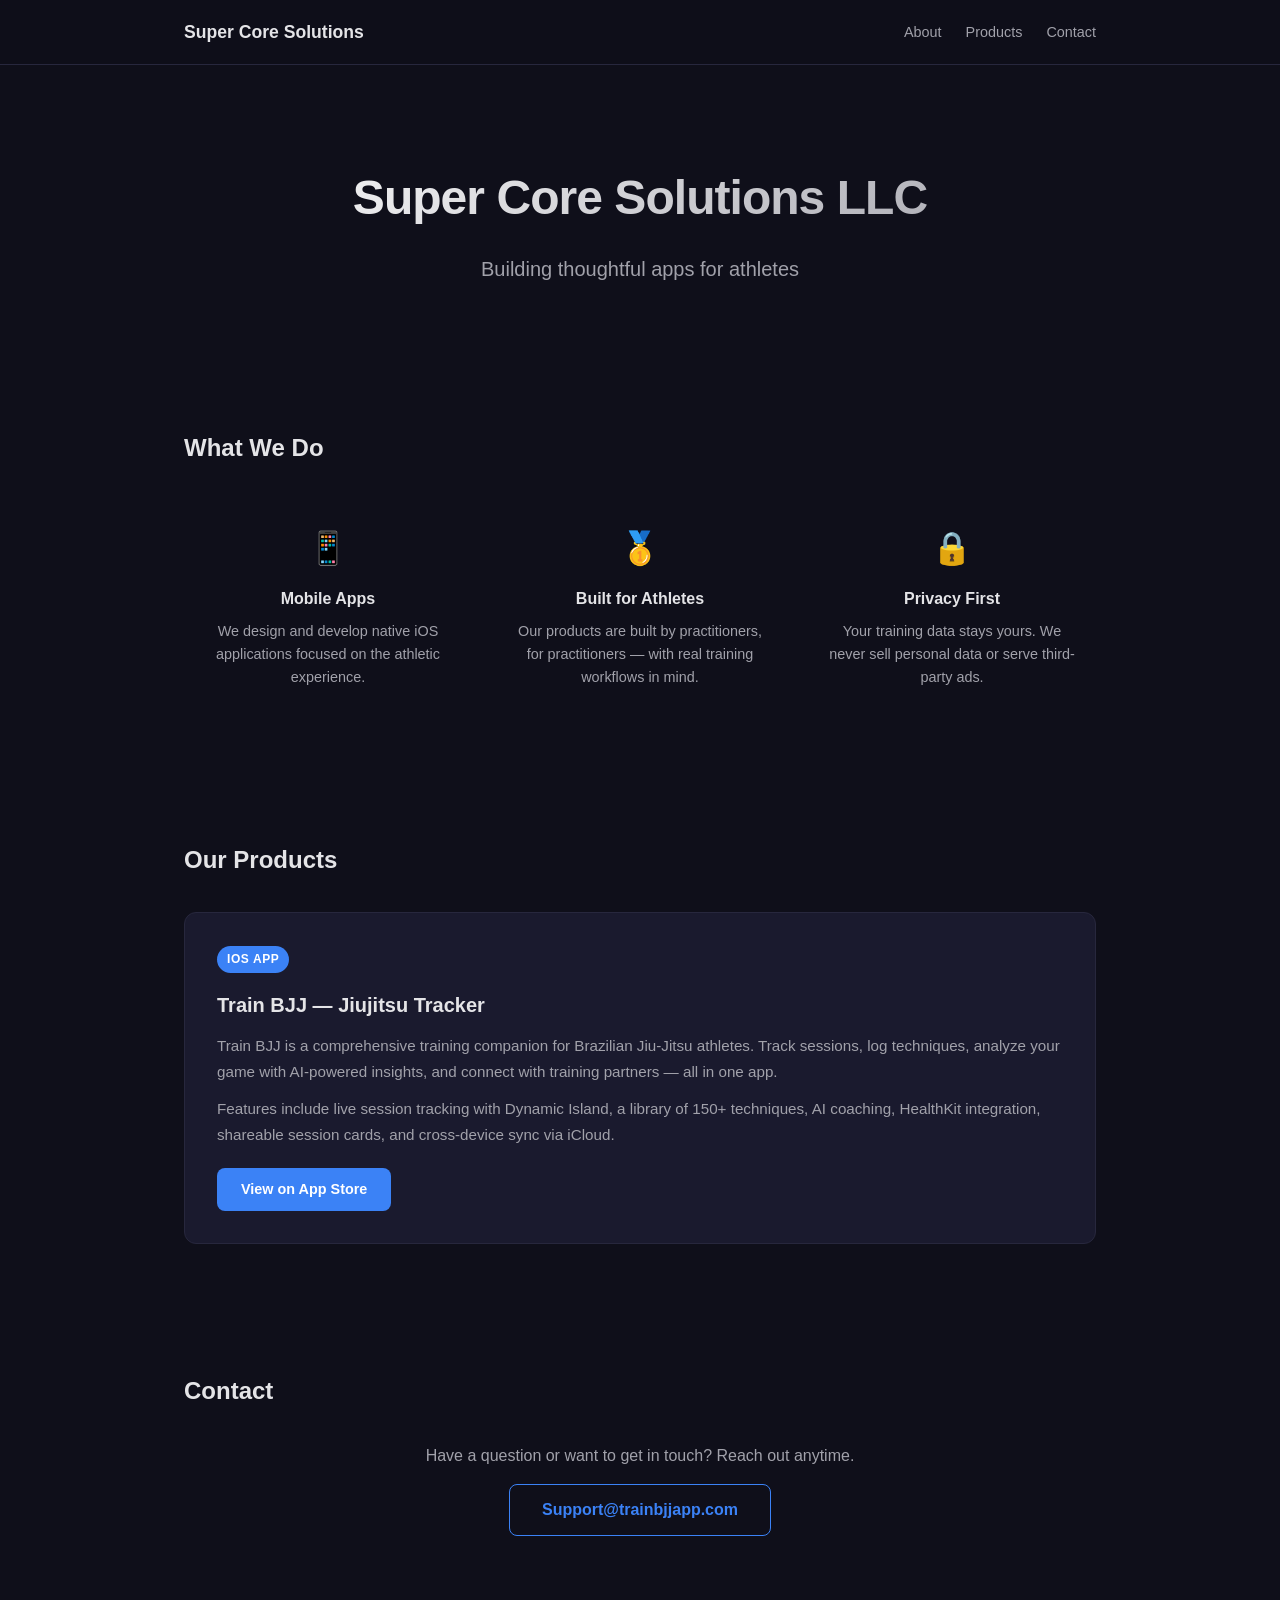
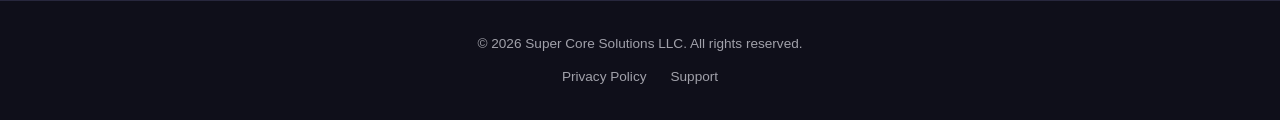
==== index.html @ c8662857 "Initial site: LLC homepage, privacy policy, and support page" ====
<!DOCTYPE html>
<html lang="en">
<head>
    <meta charset="UTF-8">
    <meta name="viewport" content="width=device-width, initial-scale=1.0">
    <title>Super Core Solutions LLC</title>
    <meta name="description" content="Super Core Solutions LLC — Mobile app development studio. Creators of Train BJJ, a training tracker for Brazilian Jiu-Jitsu athletes.">
    <link rel="stylesheet" href="styles.css">
</head>
<body>

    <!-- Navigation -->
    <nav class="nav">
        <div class="container">
            <span class="nav-brand">Super Core Solutions</span>
            <ul class="nav-links">
                <li><a href="#about">About</a></li>
                <li><a href="#products">Products</a></li>
                <li><a href="#contact">Contact</a></li>
            </ul>
        </div>
    </nav>

    <!-- Hero -->
    <section class="hero">
        <div class="container">
            <h1>Super Core Solutions LLC</h1>
            <p class="tagline">Building thoughtful apps for athletes</p>
        </div>
    </section>

    <!-- About -->
    <section id="about" class="section">
        <div class="container">
            <h2 class="section-title">What We Do</h2>
            <div class="about-grid">
                <div class="about-item">
                    <div class="icon">&#128241;</div>
                    <h4>Mobile Apps</h4>
                    <p>We design and develop native iOS applications focused on the athletic experience.</p>
                </div>
                <div class="about-item">
                    <div class="icon">&#129351;</div>
                    <h4>Built for Athletes</h4>
                    <p>Our products are built by practitioners, for practitioners — with real training workflows in mind.</p>
                </div>
                <div class="about-item">
                    <div class="icon">&#128274;</div>
                    <h4>Privacy First</h4>
                    <p>Your training data stays yours. We never sell personal data or serve third-party ads.</p>
                </div>
            </div>
        </div>
    </section>

    <!-- Products -->
    <section id="products" class="section">
        <div class="container">
            <h2 class="section-title">Our Products</h2>
            <div class="card">
                <span class="badge">iOS App</span>
                <h3>Train BJJ — Jiujitsu Tracker</h3>
                <p>
                    Train BJJ is a comprehensive training companion for Brazilian Jiu-Jitsu athletes.
                    Track sessions, log techniques, analyze your game with AI-powered insights,
                    and connect with training partners — all in one app.
                </p>
                <p style="margin-top: 12px;">
                    Features include live session tracking with Dynamic Island, a library of 150+ techniques,
                    AI coaching, HealthKit integration, shareable session cards, and cross-device sync via iCloud.
                </p>
                <a href="https://apps.apple.com/app/train-bjj-jiujitsu-tracker/id6738895825" class="app-link">View on App Store</a>
            </div>
        </div>
    </section>

    <!-- Contact -->
    <section id="contact" class="section">
        <div class="container">
            <h2 class="section-title">Contact</h2>
            <div class="contact-info">
                <p>Have a question or want to get in touch? Reach out anytime.</p>
                <a href="mailto:Support@trainbjjapp.com" class="contact-email">Support@trainbjjapp.com</a>
            </div>
        </div>
    </section>

    <!-- Footer -->
    <footer class="footer">
        <div class="container">
            <p>&copy; 2026 Super Core Solutions LLC. All rights reserved.</p>
            <div class="footer-links">
                <a href="privacy.html">Privacy Policy</a>
                <a href="support.html">Support</a>
            </div>
        </div>
    </footer>

</body>
</html>
---- styles.css ----
/* Super Core Solutions LLC - Website Styles */

/* Reset & Base */
*, *::before, *::after {
    box-sizing: border-box;
    margin: 0;
    padding: 0;
}

:root {
    --color-bg: #0f0f1a;
    --color-bg-card: #1a1a2e;
    --color-bg-card-hover: #22223a;
    --color-text: #e4e4e7;
    --color-text-muted: #a1a1aa;
    --color-accent: #3b82f6;
    --color-accent-hover: #2563eb;
    --color-border: #27273d;
    --font-stack: -apple-system, BlinkMacSystemFont, 'Segoe UI', Roboto, 'Helvetica Neue', Arial, sans-serif;
    --max-width: 960px;
    --radius: 12px;
}

html {
    scroll-behavior: smooth;
}

body {
    font-family: var(--font-stack);
    background-color: var(--color-bg);
    color: var(--color-text);
    line-height: 1.6;
    -webkit-font-smoothing: antialiased;
}

a {
    color: var(--color-accent);
    text-decoration: none;
    transition: color 0.2s;
}

a:hover {
    color: var(--color-accent-hover);
}

img {
    max-width: 100%;
    height: auto;
}

/* Layout */
.container {
    max-width: var(--max-width);
    margin: 0 auto;
    padding: 0 24px;
}

/* Navigation */
.nav {
    position: fixed;
    top: 0;
    left: 0;
    right: 0;
    z-index: 100;
    background: rgba(15, 15, 26, 0.85);
    backdrop-filter: blur(12px);
    -webkit-backdrop-filter: blur(12px);
    border-bottom: 1px solid var(--color-border);
}

.nav .container {
    display: flex;
    align-items: center;
    justify-content: space-between;
    height: 64px;
}

.nav-brand {
    font-size: 1.1rem;
    font-weight: 600;
    color: var(--color-text);
}

.nav-links {
    display: flex;
    gap: 24px;
    list-style: none;
}

.nav-links a {
    color: var(--color-text-muted);
    font-size: 0.9rem;
    font-weight: 500;
    transition: color 0.2s;
}

.nav-links a:hover {
    color: var(--color-text);
}

/* Hero */
.hero {
    padding: 160px 0 80px;
    text-align: center;
}

.hero h1 {
    font-size: 3rem;
    font-weight: 700;
    letter-spacing: -0.02em;
    margin-bottom: 16px;
    background: linear-gradient(135deg, #ffffff, #a1a1aa);
    -webkit-background-clip: text;
    -webkit-text-fill-color: transparent;
    background-clip: text;
}

.hero .tagline {
    font-size: 1.25rem;
    color: var(--color-text-muted);
    max-width: 500px;
    margin: 0 auto;
}

/* Sections */
.section {
    padding: 64px 0;
}

.section-title {
    font-size: 1.5rem;
    font-weight: 600;
    margin-bottom: 32px;
    color: var(--color-text);
}

/* Card */
.card {
    background: var(--color-bg-card);
    border: 1px solid var(--color-border);
    border-radius: var(--radius);
    padding: 32px;
    transition: background-color 0.2s, border-color 0.2s;
}

.card:hover {
    background-color: var(--color-bg-card-hover);
    border-color: var(--color-accent);
}

.card h3 {
    font-size: 1.25rem;
    font-weight: 600;
    margin-bottom: 12px;
}

.card p {
    color: var(--color-text-muted);
    font-size: 0.95rem;
    line-height: 1.7;
}

.card .badge {
    display: inline-block;
    background: var(--color-accent);
    color: #fff;
    font-size: 0.75rem;
    font-weight: 600;
    padding: 4px 10px;
    border-radius: 20px;
    margin-bottom: 16px;
    text-transform: uppercase;
    letter-spacing: 0.05em;
}

.card .app-link {
    display: inline-block;
    margin-top: 20px;
    padding: 10px 24px;
    background: var(--color-accent);
    color: #fff;
    border-radius: 8px;
    font-weight: 600;
    font-size: 0.9rem;
    transition: background-color 0.2s;
}

.card .app-link:hover {
    background: var(--color-accent-hover);
    color: #fff;
}

/* About Grid */
.about-grid {
    display: grid;
    grid-template-columns: repeat(auto-fit, minmax(250px, 1fr));
    gap: 24px;
}

.about-item {
    text-align: center;
    padding: 24px 16px;
}

.about-item .icon {
    font-size: 2rem;
    margin-bottom: 12px;
}

.about-item h4 {
    font-size: 1rem;
    font-weight: 600;
    margin-bottom: 8px;
}

.about-item p {
    color: var(--color-text-muted);
    font-size: 0.9rem;
}

/* Contact */
.contact-info {
    text-align: center;
}

.contact-info p {
    color: var(--color-text-muted);
    margin-bottom: 16px;
    font-size: 1rem;
}

.contact-email {
    display: inline-block;
    padding: 12px 32px;
    border: 1px solid var(--color-accent);
    border-radius: 8px;
    font-weight: 600;
    font-size: 1rem;
    transition: background-color 0.2s, color 0.2s;
}

.contact-email:hover {
    background: var(--color-accent);
    color: #fff;
}

/* Footer */
.footer {
    padding: 32px 0;
    border-top: 1px solid var(--color-border);
    text-align: center;
}

.footer p {
    color: var(--color-text-muted);
    font-size: 0.85rem;
}

.footer-links {
    margin-top: 12px;
    display: flex;
    justify-content: center;
    gap: 24px;
}

.footer-links a {
    color: var(--color-text-muted);
    font-size: 0.85rem;
}

.footer-links a:hover {
    color: var(--color-text);
}

/* Privacy & Support page styles */
.page-header {
    padding: 120px 0 40px;
    text-align: center;
}

.page-header h1 {
    font-size: 2.25rem;
    font-weight: 700;
    margin-bottom: 8px;
}

.page-header .subtitle {
    color: var(--color-text-muted);
    font-size: 1rem;
}

.content-section {
    padding: 24px 0;
}

.content-section h2 {
    font-size: 1.25rem;
    font-weight: 600;
    margin-bottom: 16px;
    color: var(--color-text);
}

.content-section p,
.content-section li {
    color: var(--color-text-muted);
    font-size: 0.95rem;
    line-height: 1.8;
    margin-bottom: 12px;
}

.content-section ul {
    padding-left: 24px;
    margin-bottom: 16px;
}

.content-section li {
    margin-bottom: 8px;
}

/* Responsive */
@media (max-width: 640px) {
    .hero h1 {
        font-size: 2rem;
    }

    .hero .tagline {
        font-size: 1.05rem;
    }

    .nav-links {
        gap: 16px;
    }

    .nav-links a {
        font-size: 0.8rem;
    }

    .section {
        padding: 48px 0;
    }

    .card {
        padding: 24px;
    }

    .page-header {
        padding: 100px 0 32px;
    }

    .page-header h1 {
        font-size: 1.75rem;
    }
}
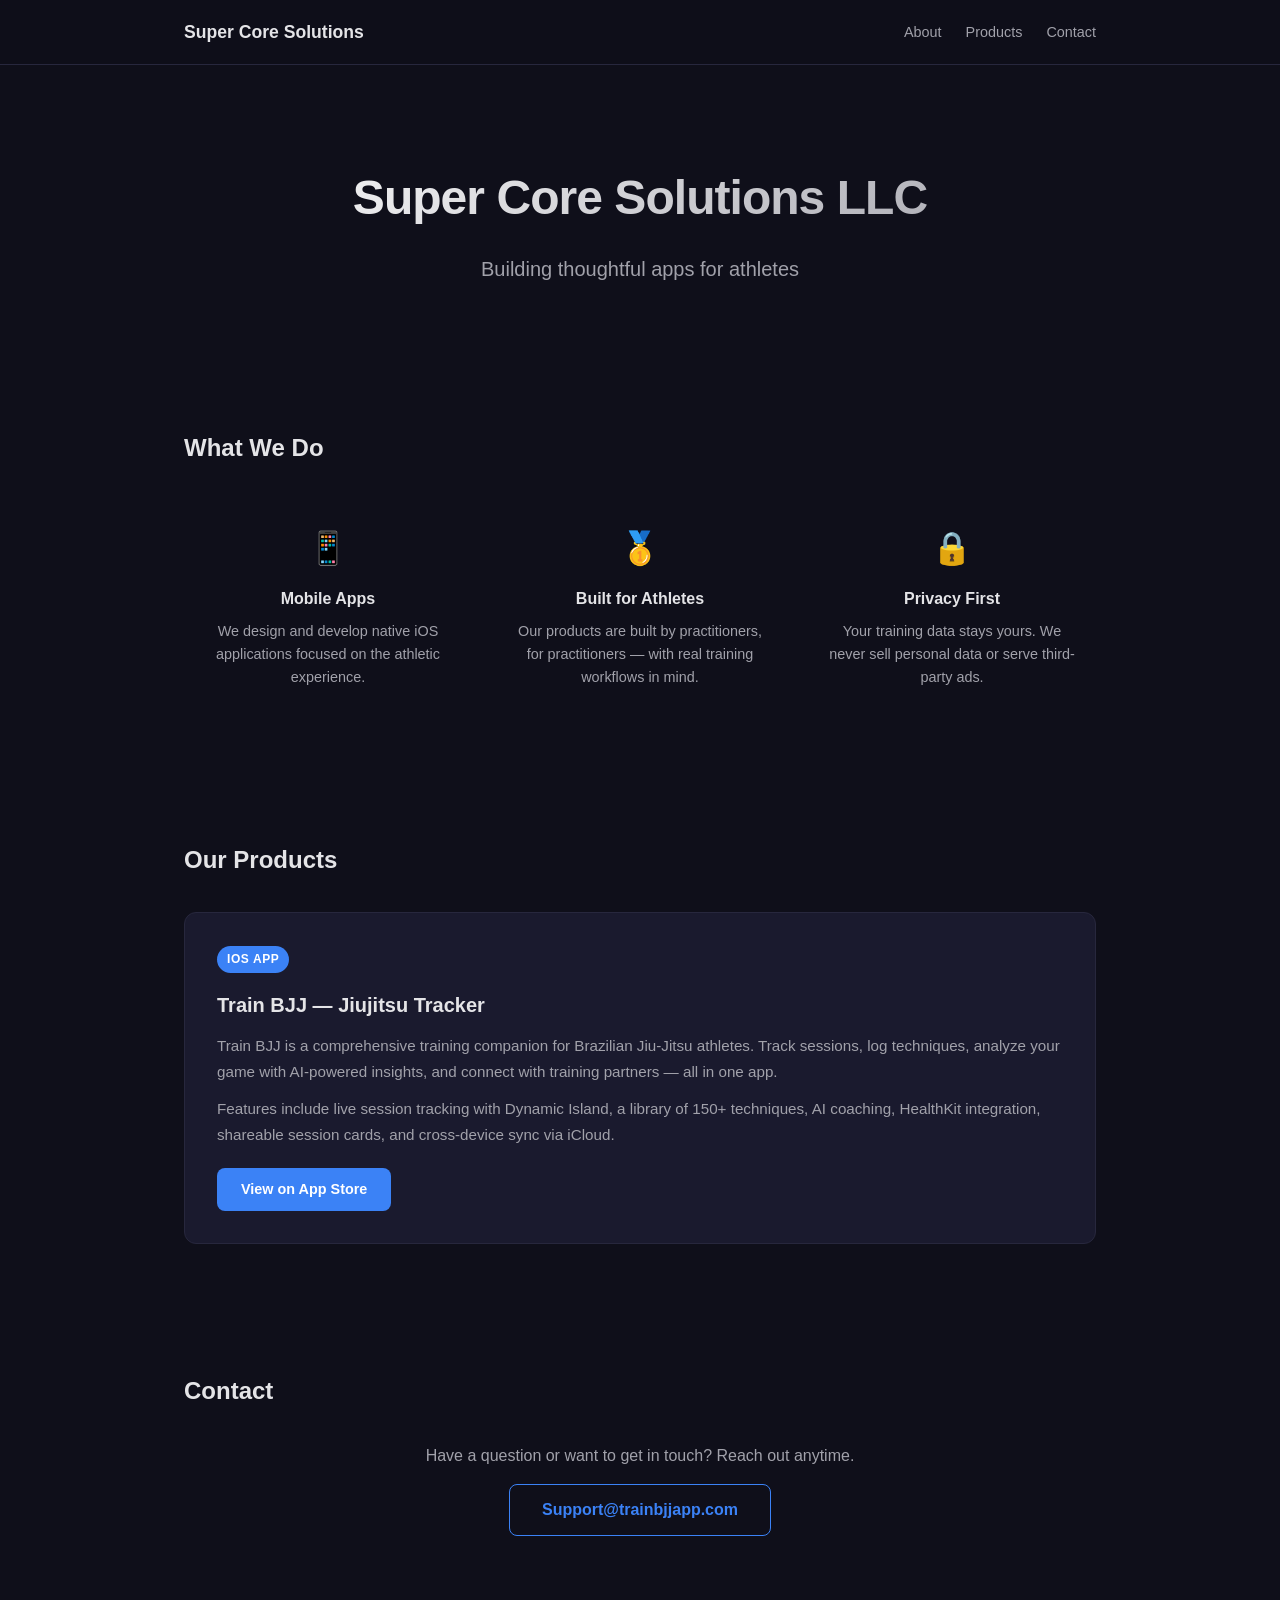
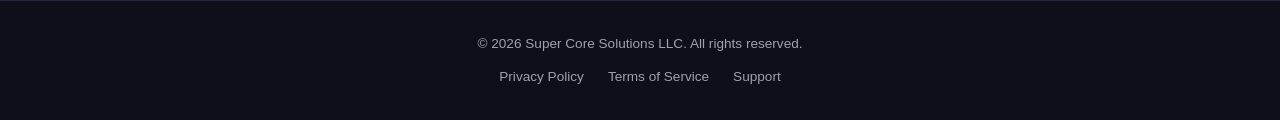
==== commit 50c8db37: "Add Terms of Service page and link from all pages Co-Authored-By: Claude Opus 4.6 <noreply@anthropic" ====
--- a/index.html
+++ b/index.html
@@ -91,6 +91,7 @@
             <p>&copy; 2026 Super Core Solutions LLC. All rights reserved.</p>
             <div class="footer-links">
                 <a href="privacy.html">Privacy Policy</a>
+                <a href="terms.html">Terms of Service</a>
                 <a href="support.html">Support</a>
             </div>
         </div>
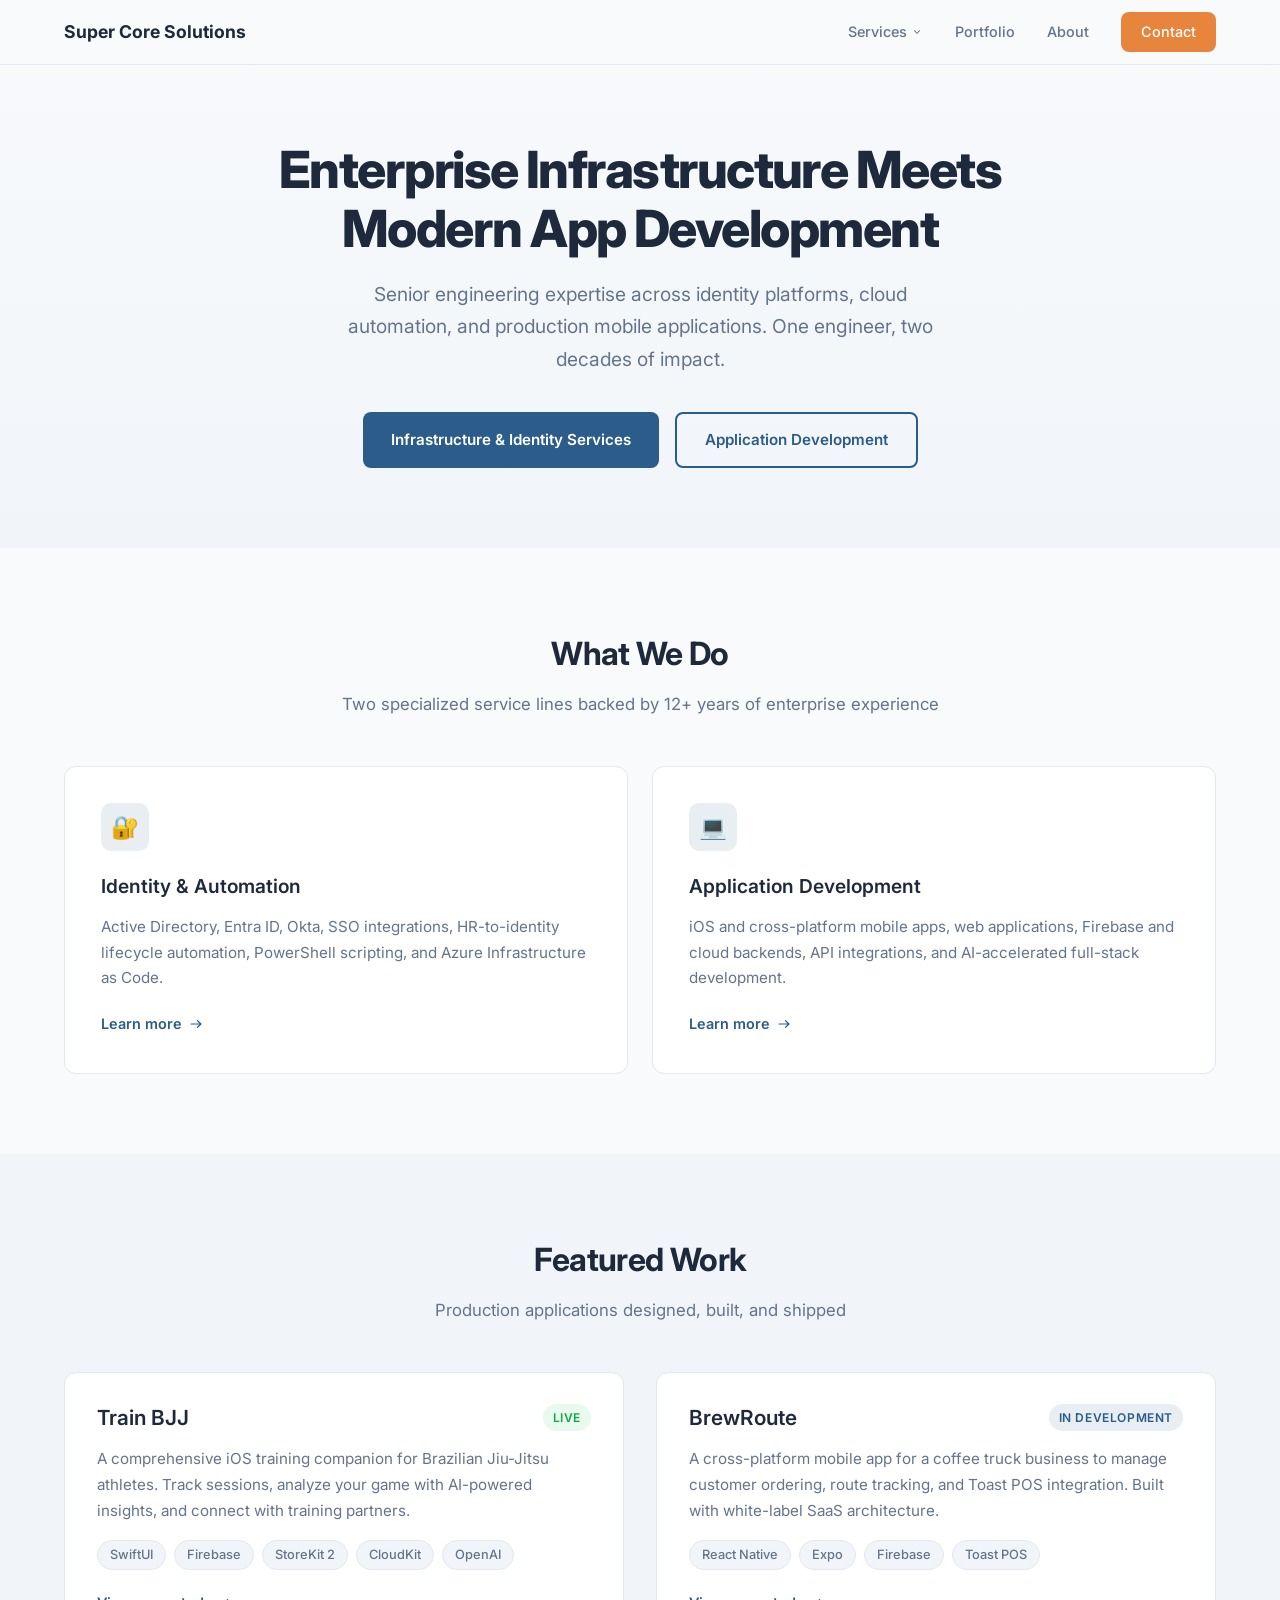
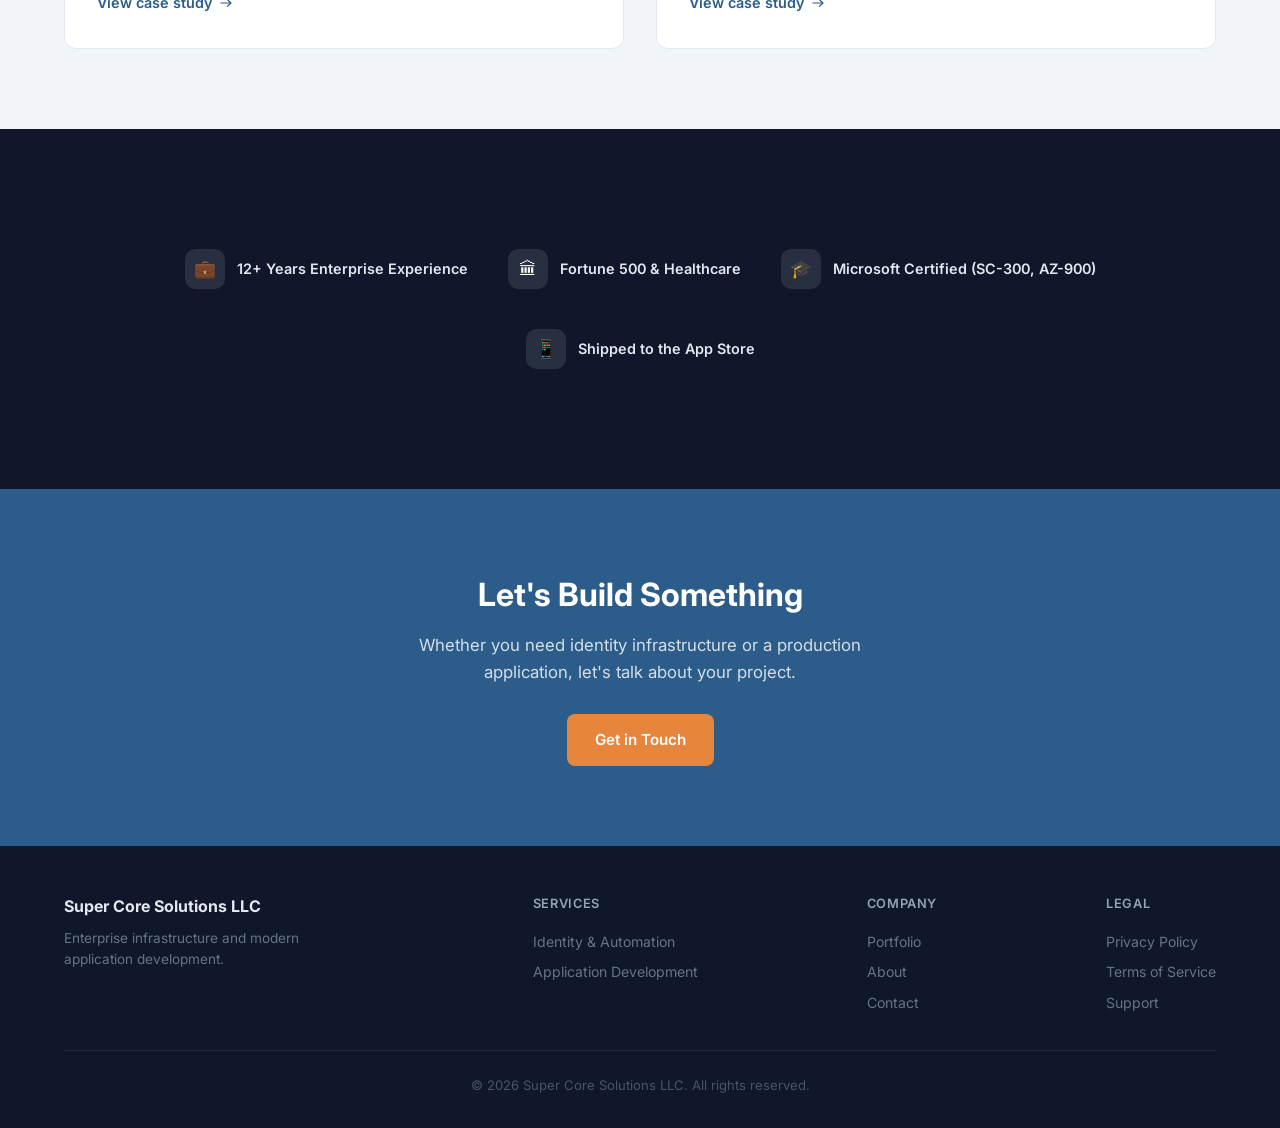
==== commit 487dc0d9: "Redesign site: multi-page marketing site with services, portfolio, and about - New light theme desig" ====
--- a/index.html
+++ b/index.html
@@ -3,8 +3,15 @@
 <head>
     <meta charset="UTF-8">
     <meta name="viewport" content="width=device-width, initial-scale=1.0">
-    <title>Super Core Solutions LLC</title>
-    <meta name="description" content="Super Core Solutions LLC — Mobile app development studio. Creators of Train BJJ, a training tracker for Brazilian Jiu-Jitsu athletes.">
+    <title>Super Core Solutions LLC — Enterprise Infrastructure & App Development</title>
+    <meta name="description" content="Enterprise identity infrastructure and AI-accelerated application development. 12+ years of Fortune 500 experience, shipped to the App Store.">
+    <meta property="og:title" content="Super Core Solutions LLC">
+    <meta property="og:description" content="Enterprise identity infrastructure and AI-accelerated application development.">
+    <meta property="og:type" content="website">
+    <meta property="og:url" content="https://supercoresolutionsllc.com">
+    <link rel="preconnect" href="https://fonts.googleapis.com">
+    <link rel="preconnect" href="https://fonts.gstatic.com" crossorigin>
+    <link href="https://fonts.googleapis.com/css2?family=Inter:wght@400;500;600;700;800&display=swap" rel="stylesheet">
     <link rel="stylesheet" href="styles.css">
 </head>
 <body>
@@ -12,90 +19,200 @@
     <!-- Navigation -->
     <nav class="nav">
         <div class="container">
-            <span class="nav-brand">Super Core Solutions</span>
+            <a href="/" class="nav-brand">Super Core Solutions</a>
             <ul class="nav-links">
-                <li><a href="#about">About</a></li>
-                <li><a href="#products">Products</a></li>
-                <li><a href="#contact">Contact</a></li>
+                <li class="nav-dropdown">
+                    <button class="nav-dropdown-toggle" aria-expanded="false">
+                        Services
+                        <svg xmlns="http://www.w3.org/2000/svg" viewBox="0 0 20 20" fill="currentColor"><path fill-rule="evenodd" d="M5.23 7.21a.75.75 0 011.06.02L10 11.168l3.71-3.938a.75.75 0 111.08 1.04l-4.25 4.5a.75.75 0 01-1.08 0l-4.25-4.5a.75.75 0 01.02-1.06z" clip-rule="evenodd"/></svg>
+                    </button>
+                    <div class="nav-dropdown-menu">
+                        <a href="services/identity-automation.html">Identity & Automation</a>
+                        <a href="services/app-development.html">Application Development</a>
+                    </div>
+                </li>
+                <li><a href="portfolio.html">Portfolio</a></li>
+                <li><a href="about.html">About</a></li>
+                <li><a href="contact.html" class="nav-cta">Contact</a></li>
             </ul>
+            <button class="nav-hamburger" aria-label="Menu">
+                <span></span>
+                <span></span>
+                <span></span>
+            </button>
         </div>
     </nav>
+
+    <!-- Mobile Nav -->
+    <div class="nav-mobile">
+        <button class="mobile-services-toggle">Services</button>
+        <div class="mobile-services-submenu">
+            <a href="services/identity-automation.html">Identity & Automation</a>
+            <a href="services/app-development.html">Application Development</a>
+        </div>
+        <a href="portfolio.html">Portfolio</a>
+        <a href="about.html">About</a>
+        <a href="contact.html">Contact</a>
+    </div>
 
     <!-- Hero -->
     <section class="hero">
         <div class="container">
-            <h1>Super Core Solutions LLC</h1>
-            <p class="tagline">Building thoughtful apps for athletes</p>
-        </div>
-    </section>
-
-    <!-- About -->
-    <section id="about" class="section">
-        <div class="container">
-            <h2 class="section-title">What We Do</h2>
-            <div class="about-grid">
-                <div class="about-item">
-                    <div class="icon">&#128241;</div>
-                    <h4>Mobile Apps</h4>
-                    <p>We design and develop native iOS applications focused on the athletic experience.</p>
-                </div>
-                <div class="about-item">
-                    <div class="icon">&#129351;</div>
-                    <h4>Built for Athletes</h4>
-                    <p>Our products are built by practitioners, for practitioners — with real training workflows in mind.</p>
-                </div>
-                <div class="about-item">
-                    <div class="icon">&#128274;</div>
-                    <h4>Privacy First</h4>
-                    <p>Your training data stays yours. We never sell personal data or serve third-party ads.</p>
-                </div>
-            </div>
-        </div>
-    </section>
-
-    <!-- Products -->
-    <section id="products" class="section">
-        <div class="container">
-            <h2 class="section-title">Our Products</h2>
-            <div class="card">
-                <span class="badge">iOS App</span>
-                <h3>Train BJJ — Jiujitsu Tracker</h3>
-                <p>
-                    Train BJJ is a comprehensive training companion for Brazilian Jiu-Jitsu athletes.
-                    Track sessions, log techniques, analyze your game with AI-powered insights,
-                    and connect with training partners — all in one app.
-                </p>
-                <p style="margin-top: 12px;">
-                    Features include live session tracking with Dynamic Island, a library of 150+ techniques,
-                    AI coaching, HealthKit integration, shareable session cards, and cross-device sync via iCloud.
-                </p>
-                <a href="https://apps.apple.com/app/train-bjj-jiujitsu-tracker/id6738895825" class="app-link">View on App Store</a>
-            </div>
-        </div>
-    </section>
-
-    <!-- Contact -->
-    <section id="contact" class="section">
-        <div class="container">
-            <h2 class="section-title">Contact</h2>
-            <div class="contact-info">
-                <p>Have a question or want to get in touch? Reach out anytime.</p>
-                <a href="mailto:Support@trainbjjapp.com" class="contact-email">Support@trainbjjapp.com</a>
-            </div>
+            <h1>Enterprise Infrastructure Meets Modern App Development</h1>
+            <p class="tagline">Senior engineering expertise across identity platforms, cloud automation, and production mobile applications. One engineer, two decades of impact.</p>
+            <div class="hero-ctas">
+                <a href="services/identity-automation.html" class="btn btn-primary">Infrastructure & Identity Services</a>
+                <a href="services/app-development.html" class="btn btn-outline">Application Development</a>
+            </div>
+        </div>
+    </section>
+
+    <!-- Services Overview -->
+    <section class="section">
+        <div class="container">
+            <div class="section-header fade-in">
+                <h2>What We Do</h2>
+                <p class="section-subtitle">Two specialized service lines backed by 12+ years of enterprise experience</p>
+            </div>
+            <div class="services-grid">
+                <div class="card service-card fade-in">
+                    <div class="card-icon">&#128272;</div>
+                    <h3>Identity & Automation</h3>
+                    <p>Active Directory, Entra ID, Okta, SSO integrations, HR-to-identity lifecycle automation, PowerShell scripting, and Azure Infrastructure as Code.</p>
+                    <a href="services/identity-automation.html" class="card-link">
+                        Learn more
+                        <svg xmlns="http://www.w3.org/2000/svg" viewBox="0 0 20 20" fill="currentColor"><path fill-rule="evenodd" d="M3 10a.75.75 0 01.75-.75h10.638L11.23 6.29a.75.75 0 111.04-1.08l4.5 4.25a.75.75 0 010 1.08l-4.5 4.25a.75.75 0 11-1.04-1.08l3.158-2.96H3.75A.75.75 0 013 10z" clip-rule="evenodd"/></svg>
+                    </a>
+                </div>
+                <div class="card service-card fade-in">
+                    <div class="card-icon">&#128187;</div>
+                    <h3>Application Development</h3>
+                    <p>iOS and cross-platform mobile apps, web applications, Firebase and cloud backends, API integrations, and AI-accelerated full-stack development.</p>
+                    <a href="services/app-development.html" class="card-link">
+                        Learn more
+                        <svg xmlns="http://www.w3.org/2000/svg" viewBox="0 0 20 20" fill="currentColor"><path fill-rule="evenodd" d="M3 10a.75.75 0 01.75-.75h10.638L11.23 6.29a.75.75 0 111.04-1.08l4.5 4.25a.75.75 0 010 1.08l-4.5 4.25a.75.75 0 11-1.04-1.08l3.158-2.96H3.75A.75.75 0 013 10z" clip-rule="evenodd"/></svg>
+                    </a>
+                </div>
+            </div>
+        </div>
+    </section>
+
+    <!-- Featured Work -->
+    <section class="section section-alt">
+        <div class="container">
+            <div class="section-header fade-in">
+                <h2>Featured Work</h2>
+                <p class="section-subtitle">Production applications designed, built, and shipped</p>
+            </div>
+            <div class="portfolio-grid">
+                <div class="card portfolio-card fade-in">
+                    <div class="portfolio-card-body">
+                        <div class="portfolio-card-header">
+                            <h3>Train BJJ</h3>
+                            <span class="portfolio-status live">Live</span>
+                        </div>
+                        <p class="description">A comprehensive iOS training companion for Brazilian Jiu-Jitsu athletes. Track sessions, analyze your game with AI-powered insights, and connect with training partners.</p>
+                        <div class="tech-pills">
+                            <span class="tech-pill">SwiftUI</span>
+                            <span class="tech-pill">Firebase</span>
+                            <span class="tech-pill">StoreKit 2</span>
+                            <span class="tech-pill">CloudKit</span>
+                            <span class="tech-pill">OpenAI</span>
+                        </div>
+                        <a href="portfolio.html" class="card-link">
+                            View case study
+                            <svg xmlns="http://www.w3.org/2000/svg" viewBox="0 0 20 20" fill="currentColor"><path fill-rule="evenodd" d="M3 10a.75.75 0 01.75-.75h10.638L11.23 6.29a.75.75 0 111.04-1.08l4.5 4.25a.75.75 0 010 1.08l-4.5 4.25a.75.75 0 11-1.04-1.08l3.158-2.96H3.75A.75.75 0 013 10z" clip-rule="evenodd"/></svg>
+                        </a>
+                    </div>
+                </div>
+                <div class="card portfolio-card fade-in">
+                    <div class="portfolio-card-body">
+                        <div class="portfolio-card-header">
+                            <h3>BrewRoute</h3>
+                            <span class="portfolio-status dev">In Development</span>
+                        </div>
+                        <p class="description">A cross-platform mobile app for a coffee truck business to manage customer ordering, route tracking, and Toast POS integration. Built with white-label SaaS architecture.</p>
+                        <div class="tech-pills">
+                            <span class="tech-pill">React Native</span>
+                            <span class="tech-pill">Expo</span>
+                            <span class="tech-pill">Firebase</span>
+                            <span class="tech-pill">Toast POS</span>
+                        </div>
+                        <a href="portfolio.html" class="card-link">
+                            View case study
+                            <svg xmlns="http://www.w3.org/2000/svg" viewBox="0 0 20 20" fill="currentColor"><path fill-rule="evenodd" d="M3 10a.75.75 0 01.75-.75h10.638L11.23 6.29a.75.75 0 111.04-1.08l4.5 4.25a.75.75 0 010 1.08l-4.5 4.25a.75.75 0 11-1.04-1.08l3.158-2.96H3.75A.75.75 0 013 10z" clip-rule="evenodd"/></svg>
+                        </a>
+                    </div>
+                </div>
+            </div>
+        </div>
+    </section>
+
+    <!-- Credibility Strip -->
+    <section class="section section-dark">
+        <div class="container">
+            <div class="credibility-strip fade-in">
+                <div class="credibility-item">
+                    <div class="credibility-icon">&#128188;</div>
+                    <span class="credibility-text">12+ Years Enterprise Experience</span>
+                </div>
+                <div class="credibility-item">
+                    <div class="credibility-icon">&#127963;</div>
+                    <span class="credibility-text">Fortune 500 & Healthcare</span>
+                </div>
+                <div class="credibility-item">
+                    <div class="credibility-icon">&#127891;</div>
+                    <span class="credibility-text">Microsoft Certified (SC-300, AZ-900)</span>
+                </div>
+                <div class="credibility-item">
+                    <div class="credibility-icon">&#128241;</div>
+                    <span class="credibility-text">Shipped to the App Store</span>
+                </div>
+            </div>
+        </div>
+    </section>
+
+    <!-- CTA -->
+    <section class="cta-section">
+        <div class="container fade-in">
+            <h2>Let's Build Something</h2>
+            <p>Whether you need identity infrastructure or a production application, let's talk about your project.</p>
+            <a href="contact.html" class="btn">Get in Touch</a>
         </div>
     </section>
 
     <!-- Footer -->
     <footer class="footer">
         <div class="container">
-            <p>&copy; 2026 Super Core Solutions LLC. All rights reserved.</p>
-            <div class="footer-links">
-                <a href="privacy.html">Privacy Policy</a>
-                <a href="terms.html">Terms of Service</a>
-                <a href="support.html">Support</a>
+            <div class="footer-content">
+                <div>
+                    <div class="footer-brand">Super Core Solutions LLC</div>
+                    <p class="footer-tagline">Enterprise infrastructure and modern application development.</p>
+                </div>
+                <div class="footer-links-group">
+                    <h4>Services</h4>
+                    <a href="services/identity-automation.html">Identity & Automation</a>
+                    <a href="services/app-development.html">Application Development</a>
+                </div>
+                <div class="footer-links-group">
+                    <h4>Company</h4>
+                    <a href="portfolio.html">Portfolio</a>
+                    <a href="about.html">About</a>
+                    <a href="contact.html">Contact</a>
+                </div>
+                <div class="footer-links-group">
+                    <h4>Legal</h4>
+                    <a href="privacy.html">Privacy Policy</a>
+                    <a href="terms.html">Terms of Service</a>
+                    <a href="support.html">Support</a>
+                </div>
+            </div>
+            <div class="footer-bottom">
+                &copy; 2026 Super Core Solutions LLC. All rights reserved.
             </div>
         </div>
     </footer>
 
+    <script src="script.js"></script>
 </body>
 </html>
--- a/styles.css
+++ b/styles.css
@@ -1,4 +1,4 @@
-/* Super Core Solutions LLC - Website Styles */
+/* Super Core Solutions LLC — Website Redesign */
 
 /* Reset & Base */
 *, *::before, *::after {
@@ -8,17 +8,29 @@
 }
 
 :root {
-    --color-bg: #0f0f1a;
-    --color-bg-card: #1a1a2e;
-    --color-bg-card-hover: #22223a;
-    --color-text: #e4e4e7;
-    --color-text-muted: #a1a1aa;
-    --color-accent: #3b82f6;
-    --color-accent-hover: #2563eb;
-    --color-border: #27273d;
-    --font-stack: -apple-system, BlinkMacSystemFont, 'Segoe UI', Roboto, 'Helvetica Neue', Arial, sans-serif;
-    --max-width: 960px;
+    --color-primary: #2B5C8A;
+    --color-primary-light: #3A7AB8;
+    --color-primary-dark: #1E4468;
+    --color-accent: #E8853D;
+    --color-accent-hover: #D4732E;
+    --color-dark: #0F172A;
+    --color-dark-light: #1E293B;
+    --color-bg: #F8FAFC;
+    --color-bg-alt: #F1F5F9;
+    --color-card: #FFFFFF;
+    --color-text: #1E293B;
+    --color-text-secondary: #64748B;
+    --color-text-light: #94A3B8;
+    --color-border: #E2E8F0;
+    --color-border-hover: #CBD5E1;
+    --max-width: 1200px;
     --radius: 12px;
+    --radius-sm: 8px;
+    --shadow-sm: 0 1px 2px rgba(0,0,0,0.05);
+    --shadow: 0 1px 3px rgba(0,0,0,0.1), 0 1px 2px rgba(0,0,0,0.06);
+    --shadow-md: 0 4px 6px rgba(0,0,0,0.07), 0 2px 4px rgba(0,0,0,0.06);
+    --shadow-lg: 0 10px 15px rgba(0,0,0,0.1), 0 4px 6px rgba(0,0,0,0.05);
+    --transition: 0.2s ease;
 }
 
 html {
@@ -26,7 +38,7 @@
 }
 
 body {
-    font-family: var(--font-stack);
+    font-family: 'Inter', -apple-system, BlinkMacSystemFont, 'Segoe UI', Roboto, 'Helvetica Neue', Arial, sans-serif;
     background-color: var(--color-bg);
     color: var(--color-text);
     line-height: 1.6;
@@ -34,13 +46,13 @@
 }
 
 a {
-    color: var(--color-accent);
+    color: var(--color-primary);
     text-decoration: none;
-    transition: color 0.2s;
+    transition: color var(--transition);
 }
 
 a:hover {
-    color: var(--color-accent-hover);
+    color: var(--color-primary-light);
 }
 
 img {
@@ -55,14 +67,14 @@
     padding: 0 24px;
 }
 
-/* Navigation */
+/* ===== NAVIGATION ===== */
 .nav {
     position: fixed;
     top: 0;
     left: 0;
     right: 0;
     z-index: 100;
-    background: rgba(15, 15, 26, 0.85);
+    background: rgba(248, 250, 252, 0.9);
     backdrop-filter: blur(12px);
     -webkit-backdrop-filter: blur(12px);
     border-bottom: 1px solid var(--color-border);
@@ -77,220 +89,949 @@
 
 .nav-brand {
     font-size: 1.1rem;
-    font-weight: 600;
+    font-weight: 700;
     color: var(--color-text);
+    text-decoration: none;
+}
+
+.nav-brand:hover {
+    color: var(--color-primary);
 }
 
 .nav-links {
     display: flex;
-    gap: 24px;
+    align-items: center;
+    gap: 32px;
     list-style: none;
 }
 
 .nav-links a {
-    color: var(--color-text-muted);
+    color: var(--color-text-secondary);
     font-size: 0.9rem;
     font-weight: 500;
-    transition: color 0.2s;
+    transition: color var(--transition);
 }
 
 .nav-links a:hover {
     color: var(--color-text);
 }
 
-/* Hero */
+/* Services dropdown */
+.nav-dropdown {
+    position: relative;
+}
+
+.nav-dropdown-toggle {
+    display: flex;
+    align-items: center;
+    gap: 4px;
+    cursor: pointer;
+    background: none;
+    border: none;
+    color: var(--color-text-secondary);
+    font-size: 0.9rem;
+    font-weight: 500;
+    font-family: inherit;
+    padding: 0;
+    transition: color var(--transition);
+}
+
+.nav-dropdown-toggle:hover {
+    color: var(--color-text);
+}
+
+.nav-dropdown-toggle svg {
+    width: 12px;
+    height: 12px;
+    transition: transform var(--transition);
+}
+
+.nav-dropdown.open .nav-dropdown-toggle svg {
+    transform: rotate(180deg);
+}
+
+.nav-dropdown-menu {
+    display: none;
+    position: absolute;
+    top: calc(100% + 12px);
+    left: 50%;
+    transform: translateX(-50%);
+    background: var(--color-card);
+    border: 1px solid var(--color-border);
+    border-radius: var(--radius-sm);
+    box-shadow: var(--shadow-lg);
+    min-width: 240px;
+    padding: 8px;
+    z-index: 200;
+}
+
+.nav-dropdown.open .nav-dropdown-menu {
+    display: block;
+}
+
+.nav-dropdown-menu a {
+    display: block;
+    padding: 10px 16px;
+    color: var(--color-text-secondary);
+    font-size: 0.88rem;
+    border-radius: 6px;
+    transition: background-color var(--transition), color var(--transition);
+}
+
+.nav-dropdown-menu a:hover {
+    background: var(--color-bg-alt);
+    color: var(--color-text);
+}
+
+/* Contact CTA in nav */
+.nav-cta {
+    display: inline-block;
+    padding: 8px 20px;
+    background: var(--color-accent);
+    color: #fff !important;
+    border-radius: var(--radius-sm);
+    font-weight: 600;
+    font-size: 0.88rem;
+    transition: background-color var(--transition), transform var(--transition);
+}
+
+.nav-cta:hover {
+    background: var(--color-accent-hover);
+    color: #fff !important;
+    transform: translateY(-1px);
+}
+
+/* Hamburger */
+.nav-hamburger {
+    display: none;
+    background: none;
+    border: none;
+    cursor: pointer;
+    padding: 4px;
+}
+
+.nav-hamburger span {
+    display: block;
+    width: 24px;
+    height: 2px;
+    background: var(--color-text);
+    margin: 5px 0;
+    transition: transform var(--transition), opacity var(--transition);
+}
+
+.nav-hamburger.open span:nth-child(1) {
+    transform: rotate(45deg) translate(5px, 5px);
+}
+
+.nav-hamburger.open span:nth-child(2) {
+    opacity: 0;
+}
+
+.nav-hamburger.open span:nth-child(3) {
+    transform: rotate(-45deg) translate(5px, -5px);
+}
+
+/* Mobile nav */
+.nav-mobile {
+    display: none;
+    position: fixed;
+    top: 64px;
+    left: 0;
+    right: 0;
+    background: var(--color-card);
+    border-bottom: 1px solid var(--color-border);
+    padding: 16px 24px;
+    box-shadow: var(--shadow-lg);
+    z-index: 99;
+}
+
+.nav-mobile.open {
+    display: block;
+}
+
+.nav-mobile a,
+.nav-mobile button {
+    display: block;
+    padding: 12px 0;
+    color: var(--color-text-secondary);
+    font-size: 1rem;
+    font-weight: 500;
+    border-bottom: 1px solid var(--color-border);
+    background: none;
+    border-left: none;
+    border-right: none;
+    border-top: none;
+    width: 100%;
+    text-align: left;
+    cursor: pointer;
+    font-family: inherit;
+}
+
+.nav-mobile a:last-child,
+.nav-mobile button:last-of-type {
+    border-bottom: none;
+}
+
+.nav-mobile a:hover,
+.nav-mobile button:hover {
+    color: var(--color-primary);
+}
+
+.nav-mobile .mobile-services-submenu {
+    padding-left: 16px;
+    display: none;
+}
+
+.nav-mobile .mobile-services-submenu.open {
+    display: block;
+}
+
+.nav-mobile .mobile-services-submenu a {
+    font-size: 0.9rem;
+    color: var(--color-text-light);
+}
+
+/* ===== HERO ===== */
 .hero {
-    padding: 160px 0 80px;
+    padding: 140px 0 80px;
     text-align: center;
+    background: linear-gradient(180deg, var(--color-bg) 0%, var(--color-bg-alt) 100%);
 }
 
 .hero h1 {
-    font-size: 3rem;
+    font-size: 3.2rem;
+    font-weight: 800;
+    letter-spacing: -0.03em;
+    margin-bottom: 20px;
+    color: var(--color-text);
+    line-height: 1.15;
+    max-width: 800px;
+    margin-left: auto;
+    margin-right: auto;
+}
+
+.hero .tagline {
+    font-size: 1.2rem;
+    color: var(--color-text-secondary);
+    max-width: 600px;
+    margin: 0 auto 36px;
+    line-height: 1.7;
+}
+
+.hero-ctas {
+    display: flex;
+    gap: 16px;
+    justify-content: center;
+    flex-wrap: wrap;
+}
+
+/* ===== BUTTONS ===== */
+.btn {
+    display: inline-flex;
+    align-items: center;
+    gap: 8px;
+    padding: 14px 28px;
+    border-radius: var(--radius-sm);
+    font-weight: 600;
+    font-size: 0.95rem;
+    transition: background-color var(--transition), transform var(--transition), box-shadow var(--transition);
+    text-decoration: none;
+    border: none;
+    cursor: pointer;
+}
+
+.btn:hover {
+    transform: translateY(-1px);
+}
+
+.btn-primary {
+    background: var(--color-primary);
+    color: #fff;
+}
+
+.btn-primary:hover {
+    background: var(--color-primary-light);
+    color: #fff;
+    box-shadow: 0 4px 12px rgba(43, 92, 138, 0.3);
+}
+
+.btn-accent {
+    background: var(--color-accent);
+    color: #fff;
+}
+
+.btn-accent:hover {
+    background: var(--color-accent-hover);
+    color: #fff;
+    box-shadow: 0 4px 12px rgba(232, 133, 61, 0.3);
+}
+
+.btn-outline {
+    background: transparent;
+    color: var(--color-primary);
+    border: 2px solid var(--color-primary);
+}
+
+.btn-outline:hover {
+    background: var(--color-primary);
+    color: #fff;
+}
+
+/* ===== SECTIONS ===== */
+.section {
+    padding: 80px 0;
+}
+
+.section-alt {
+    background: var(--color-bg-alt);
+}
+
+.section-dark {
+    background: var(--color-dark);
+    color: #fff;
+}
+
+.section-dark .section-subtitle {
+    color: #94A3B8;
+}
+
+.section-header {
+    text-align: center;
+    margin-bottom: 48px;
+}
+
+.section-header h2 {
+    font-size: 2rem;
     font-weight: 700;
     letter-spacing: -0.02em;
-    margin-bottom: 16px;
-    background: linear-gradient(135deg, #ffffff, #a1a1aa);
-    -webkit-background-clip: text;
-    -webkit-text-fill-color: transparent;
-    background-clip: text;
-}
-
-.hero .tagline {
-    font-size: 1.25rem;
-    color: var(--color-text-muted);
-    max-width: 500px;
+    margin-bottom: 12px;
+}
+
+.section-subtitle {
+    font-size: 1.05rem;
+    color: var(--color-text-secondary);
+    max-width: 600px;
     margin: 0 auto;
 }
 
-/* Sections */
-.section {
-    padding: 64px 0;
-}
-
-.section-title {
-    font-size: 1.5rem;
-    font-weight: 600;
-    margin-bottom: 32px;
-    color: var(--color-text);
-}
-
-/* Card */
+/* ===== CARDS ===== */
 .card {
-    background: var(--color-bg-card);
+    background: var(--color-card);
     border: 1px solid var(--color-border);
     border-radius: var(--radius);
     padding: 32px;
-    transition: background-color 0.2s, border-color 0.2s;
+    transition: border-color var(--transition), box-shadow var(--transition);
 }
 
 .card:hover {
-    background-color: var(--color-bg-card-hover);
-    border-color: var(--color-accent);
+    border-color: var(--color-border-hover);
+    box-shadow: var(--shadow-md);
 }
 
 .card h3 {
-    font-size: 1.25rem;
+    font-size: 1.2rem;
     font-weight: 600;
     margin-bottom: 12px;
+    color: var(--color-text);
 }
 
 .card p {
-    color: var(--color-text-muted);
+    color: var(--color-text-secondary);
     font-size: 0.95rem;
     line-height: 1.7;
 }
 
-.card .badge {
+/* Service overview cards */
+.services-grid {
+    display: grid;
+    grid-template-columns: repeat(2, 1fr);
+    gap: 24px;
+}
+
+.service-card {
+    position: relative;
+    padding: 36px;
+}
+
+.service-card .card-icon {
+    width: 48px;
+    height: 48px;
+    background: rgba(43, 92, 138, 0.1);
+    border-radius: 10px;
+    display: flex;
+    align-items: center;
+    justify-content: center;
+    margin-bottom: 20px;
+    font-size: 1.4rem;
+}
+
+.service-card h3 {
+    margin-bottom: 12px;
+}
+
+.service-card p {
+    margin-bottom: 20px;
+}
+
+.card-link {
+    display: inline-flex;
+    align-items: center;
+    gap: 6px;
+    color: var(--color-primary);
+    font-weight: 600;
+    font-size: 0.9rem;
+}
+
+.card-link:hover {
+    gap: 10px;
+}
+
+.card-link svg {
+    width: 16px;
+    height: 16px;
+    transition: transform var(--transition);
+}
+
+.card-link:hover svg {
+    transform: translateX(3px);
+}
+
+/* ===== PORTFOLIO CARDS ===== */
+.portfolio-grid {
+    display: grid;
+    grid-template-columns: repeat(2, 1fr);
+    gap: 32px;
+}
+
+.portfolio-card {
+    padding: 0;
+    overflow: hidden;
+}
+
+.portfolio-card-body {
+    padding: 28px 32px 32px;
+}
+
+.portfolio-card-header {
+    display: flex;
+    align-items: center;
+    justify-content: space-between;
+    margin-bottom: 12px;
+}
+
+.portfolio-card h3 {
+    font-size: 1.3rem;
+    margin-bottom: 0;
+}
+
+.portfolio-status {
     display: inline-block;
+    font-size: 0.75rem;
+    font-weight: 600;
+    padding: 4px 10px;
+    border-radius: 20px;
+    text-transform: uppercase;
+    letter-spacing: 0.05em;
+}
+
+.portfolio-status.live {
+    background: rgba(34, 197, 94, 0.1);
+    color: #16A34A;
+}
+
+.portfolio-status.dev {
+    background: rgba(43, 92, 138, 0.1);
+    color: var(--color-primary);
+}
+
+.portfolio-card .description {
+    margin-bottom: 16px;
+}
+
+.tech-pills {
+    display: flex;
+    flex-wrap: wrap;
+    gap: 8px;
+    margin-bottom: 20px;
+}
+
+.tech-pill {
+    display: inline-block;
+    padding: 4px 12px;
+    background: var(--color-bg-alt);
+    color: var(--color-text-secondary);
+    font-size: 0.8rem;
+    font-weight: 500;
+    border-radius: 20px;
+    border: 1px solid var(--color-border);
+}
+
+/* ===== CREDIBILITY STRIP ===== */
+.credibility-strip {
+    display: flex;
+    justify-content: center;
+    flex-wrap: wrap;
+    gap: 40px;
+    padding: 40px 0;
+}
+
+.credibility-item {
+    display: flex;
+    align-items: center;
+    gap: 12px;
+}
+
+.credibility-icon {
+    width: 40px;
+    height: 40px;
+    background: rgba(43, 92, 138, 0.1);
+    border-radius: 10px;
+    display: flex;
+    align-items: center;
+    justify-content: center;
+    font-size: 1.1rem;
+    flex-shrink: 0;
+}
+
+.section-dark .credibility-icon {
+    background: rgba(255, 255, 255, 0.1);
+}
+
+.credibility-text {
+    font-size: 0.9rem;
+    font-weight: 600;
+    color: var(--color-text);
+    white-space: nowrap;
+}
+
+.section-dark .credibility-text {
+    color: #E2E8F0;
+}
+
+/* ===== CTA SECTION ===== */
+.cta-section {
+    text-align: center;
+    padding: 80px 0;
+    background: var(--color-primary);
+    color: #fff;
+}
+
+.cta-section h2 {
+    font-size: 2rem;
+    font-weight: 700;
+    margin-bottom: 12px;
+}
+
+.cta-section p {
+    font-size: 1.05rem;
+    color: rgba(255, 255, 255, 0.8);
+    margin-bottom: 28px;
+    max-width: 500px;
+    margin-left: auto;
+    margin-right: auto;
+}
+
+.cta-section .btn {
     background: var(--color-accent);
     color: #fff;
-    font-size: 0.75rem;
-    font-weight: 600;
-    padding: 4px 10px;
-    border-radius: 20px;
+}
+
+.cta-section .btn:hover {
+    background: var(--color-accent-hover);
+    box-shadow: 0 4px 12px rgba(0, 0, 0, 0.2);
+}
+
+/* ===== SERVICE DETAIL PAGE ===== */
+.service-hero {
+    padding: 140px 0 60px;
+    text-align: center;
+    background: linear-gradient(180deg, var(--color-bg) 0%, var(--color-bg-alt) 100%);
+}
+
+.service-hero h1 {
+    font-size: 2.8rem;
+    font-weight: 800;
+    letter-spacing: -0.03em;
     margin-bottom: 16px;
+    color: var(--color-text);
+}
+
+.service-hero .tagline {
+    font-size: 1.15rem;
+    color: var(--color-text-secondary);
+    max-width: 600px;
+    margin: 0 auto;
+    line-height: 1.7;
+}
+
+.offerings-grid {
+    display: grid;
+    grid-template-columns: repeat(2, 1fr);
+    gap: 24px;
+}
+
+.offering-card {
+    padding: 28px;
+}
+
+.offering-card h3 {
+    font-size: 1.1rem;
+    margin-bottom: 10px;
+    display: flex;
+    align-items: center;
+    gap: 10px;
+}
+
+.offering-card h3 .offering-number {
+    display: inline-flex;
+    align-items: center;
+    justify-content: center;
+    width: 28px;
+    height: 28px;
+    background: rgba(43, 92, 138, 0.1);
+    color: var(--color-primary);
+    font-size: 0.8rem;
+    font-weight: 700;
+    border-radius: 8px;
+    flex-shrink: 0;
+}
+
+.offering-card p {
+    font-size: 0.93rem;
+}
+
+/* Differentiator block */
+.differentiator {
+    display: grid;
+    grid-template-columns: repeat(2, 1fr);
+    gap: 24px;
+}
+
+.diff-item {
+    display: flex;
+    gap: 16px;
+    align-items: flex-start;
+}
+
+.diff-icon {
+    width: 36px;
+    height: 36px;
+    background: rgba(43, 92, 138, 0.1);
+    border-radius: 8px;
+    display: flex;
+    align-items: center;
+    justify-content: center;
+    font-size: 1rem;
+    flex-shrink: 0;
+}
+
+.diff-item h4 {
+    font-size: 0.95rem;
+    font-weight: 600;
+    margin-bottom: 4px;
+}
+
+.diff-item p {
+    font-size: 0.88rem;
+    color: var(--color-text-secondary);
+    line-height: 1.6;
+}
+
+/* Tech stack grid */
+.tech-stack-grid {
+    display: grid;
+    grid-template-columns: repeat(3, 1fr);
+    gap: 20px;
+}
+
+.tech-category {
+    padding: 24px;
+}
+
+.tech-category h4 {
+    font-size: 0.85rem;
+    font-weight: 600;
+    color: var(--color-text-secondary);
     text-transform: uppercase;
     letter-spacing: 0.05em;
-}
-
-.card .app-link {
-    display: inline-block;
+    margin-bottom: 12px;
+}
+
+.tech-category .tech-pills {
+    margin-bottom: 0;
+}
+
+/* ===== PORTFOLIO DETAIL ===== */
+.case-study {
+    margin-bottom: 48px;
+}
+
+.case-study-header {
+    display: flex;
+    align-items: center;
+    justify-content: space-between;
+    margin-bottom: 16px;
+    flex-wrap: wrap;
+    gap: 12px;
+}
+
+.case-study h3 {
+    font-size: 1.5rem;
+    font-weight: 700;
+}
+
+.case-study-links {
+    display: flex;
+    gap: 12px;
+}
+
+.case-study-story {
+    margin-bottom: 20px;
+}
+
+.case-study-story p {
+    color: var(--color-text-secondary);
+    line-height: 1.8;
+}
+
+.demonstrates {
     margin-top: 20px;
-    padding: 10px 24px;
-    background: var(--color-accent);
-    color: #fff;
-    border-radius: 8px;
-    font-weight: 600;
+}
+
+.demonstrates h4 {
+    font-size: 0.95rem;
+    font-weight: 600;
+    margin-bottom: 12px;
+}
+
+.demonstrates ul {
+    list-style: none;
+    padding: 0;
+}
+
+.demonstrates li {
+    position: relative;
+    padding-left: 24px;
+    margin-bottom: 8px;
+    color: var(--color-text-secondary);
+    font-size: 0.93rem;
+}
+
+.demonstrates li::before {
+    content: "→";
+    position: absolute;
+    left: 0;
+    color: var(--color-primary);
+    font-weight: 600;
+}
+
+/* ===== ABOUT PAGE ===== */
+.about-content {
+    max-width: 800px;
+    margin: 0 auto;
+}
+
+.about-content p {
+    color: var(--color-text-secondary);
+    font-size: 1rem;
+    line-height: 1.8;
+    margin-bottom: 16px;
+}
+
+.approach-grid {
+    display: grid;
+    grid-template-columns: repeat(2, 1fr);
+    gap: 24px;
+}
+
+.approach-item {
+    display: flex;
+    gap: 16px;
+    align-items: flex-start;
+}
+
+.approach-item .approach-icon {
+    width: 40px;
+    height: 40px;
+    background: rgba(43, 92, 138, 0.1);
+    border-radius: 10px;
+    display: flex;
+    align-items: center;
+    justify-content: center;
+    font-size: 1.1rem;
+    flex-shrink: 0;
+}
+
+.approach-item h4 {
+    font-size: 0.95rem;
+    font-weight: 600;
+    margin-bottom: 4px;
+}
+
+.approach-item p {
+    font-size: 0.88rem;
+    color: var(--color-text-secondary);
+    line-height: 1.6;
+    margin-bottom: 0;
+}
+
+.cert-grid {
+    display: flex;
+    gap: 24px;
+    flex-wrap: wrap;
+}
+
+.cert-card {
+    display: flex;
+    align-items: center;
+    gap: 16px;
+    padding: 20px 24px;
+    flex: 1;
+    min-width: 280px;
+}
+
+.cert-card .cert-icon {
+    font-size: 1.5rem;
+    flex-shrink: 0;
+}
+
+.cert-card h4 {
     font-size: 0.9rem;
-    transition: background-color 0.2s;
-}
-
-.card .app-link:hover {
-    background: var(--color-accent-hover);
-    color: #fff;
-}
-
-/* About Grid */
-.about-grid {
+    font-weight: 600;
+    margin-bottom: 2px;
+}
+
+.cert-card p {
+    font-size: 0.82rem;
+    color: var(--color-text-secondary);
+    margin-bottom: 0;
+}
+
+/* ===== CONTACT PAGE ===== */
+.contact-grid {
     display: grid;
-    grid-template-columns: repeat(auto-fit, minmax(250px, 1fr));
+    grid-template-columns: repeat(3, 1fr);
     gap: 24px;
-}
-
-.about-item {
+    max-width: 800px;
+    margin: 0 auto;
+}
+
+.contact-card {
     text-align: center;
-    padding: 24px 16px;
-}
-
-.about-item .icon {
-    font-size: 2rem;
+    padding: 32px 24px;
+}
+
+.contact-card .contact-icon {
+    width: 48px;
+    height: 48px;
+    background: rgba(43, 92, 138, 0.1);
+    border-radius: 12px;
+    display: flex;
+    align-items: center;
+    justify-content: center;
+    margin: 0 auto 16px;
+    font-size: 1.3rem;
+}
+
+.contact-card h3 {
+    font-size: 1rem;
+    margin-bottom: 8px;
+}
+
+.contact-card p {
+    font-size: 0.9rem;
+}
+
+.contact-card a {
+    color: var(--color-primary);
+    font-weight: 500;
+}
+
+/* ===== FOOTER ===== */
+.footer {
+    background: var(--color-dark);
+    color: #94A3B8;
+    padding: 48px 0 32px;
+}
+
+.footer-content {
+    display: flex;
+    justify-content: space-between;
+    align-items: flex-start;
+    margin-bottom: 32px;
+    flex-wrap: wrap;
+    gap: 32px;
+}
+
+.footer-brand {
+    font-size: 1rem;
+    font-weight: 700;
+    color: #E2E8F0;
+    margin-bottom: 8px;
+}
+
+.footer-tagline {
+    font-size: 0.85rem;
+    color: #64748B;
+    max-width: 300px;
+}
+
+.footer-links-group h4 {
+    font-size: 0.8rem;
+    font-weight: 600;
+    color: #94A3B8;
+    text-transform: uppercase;
+    letter-spacing: 0.05em;
     margin-bottom: 12px;
 }
 
-.about-item h4 {
-    font-size: 1rem;
-    font-weight: 600;
-    margin-bottom: 8px;
-}
-
-.about-item p {
-    color: var(--color-text-muted);
-    font-size: 0.9rem;
-}
-
-/* Contact */
-.contact-info {
+.footer-links-group a {
+    display: block;
+    color: #64748B;
+    font-size: 0.88rem;
+    padding: 4px 0;
+    transition: color var(--transition);
+}
+
+.footer-links-group a:hover {
+    color: #E2E8F0;
+}
+
+.footer-bottom {
+    border-top: 1px solid #1E293B;
+    padding-top: 24px;
     text-align: center;
-}
-
-.contact-info p {
-    color: var(--color-text-muted);
-    margin-bottom: 16px;
-    font-size: 1rem;
-}
-
-.contact-email {
-    display: inline-block;
-    padding: 12px 32px;
-    border: 1px solid var(--color-accent);
-    border-radius: 8px;
-    font-weight: 600;
-    font-size: 1rem;
-    transition: background-color 0.2s, color 0.2s;
-}
-
-.contact-email:hover {
-    background: var(--color-accent);
-    color: #fff;
-}
-
-/* Footer */
-.footer {
-    padding: 32px 0;
-    border-top: 1px solid var(--color-border);
+    font-size: 0.82rem;
+    color: #475569;
+}
+
+/* ===== PAGE HEADER (inner pages) ===== */
+.page-header {
+    padding: 140px 0 60px;
     text-align: center;
-}
-
-.footer p {
-    color: var(--color-text-muted);
-    font-size: 0.85rem;
-}
-
-.footer-links {
-    margin-top: 12px;
-    display: flex;
-    justify-content: center;
-    gap: 24px;
-}
-
-.footer-links a {
-    color: var(--color-text-muted);
-    font-size: 0.85rem;
-}
-
-.footer-links a:hover {
+    background: linear-gradient(180deg, var(--color-bg) 0%, var(--color-bg-alt) 100%);
+}
+
+.page-header h1 {
+    font-size: 2.8rem;
+    font-weight: 800;
+    letter-spacing: -0.03em;
+    margin-bottom: 12px;
     color: var(--color-text);
 }
 
-/* Privacy & Support page styles */
-.page-header {
-    padding: 120px 0 40px;
-    text-align: center;
-}
-
-.page-header h1 {
-    font-size: 2.25rem;
-    font-weight: 700;
-    margin-bottom: 8px;
-}
-
 .page-header .subtitle {
-    color: var(--color-text-muted);
-    font-size: 1rem;
-}
-
+    color: var(--color-text-secondary);
+    font-size: 1.05rem;
+    max-width: 600px;
+    margin: 0 auto;
+}
+
+/* Content sections (privacy, terms, support) */
 .content-section {
     padding: 24px 0;
+    max-width: 800px;
+    margin: 0 auto;
 }
 
 .content-section h2 {
@@ -302,7 +1043,7 @@
 
 .content-section p,
 .content-section li {
-    color: var(--color-text-muted);
+    color: var(--color-text-secondary);
     font-size: 0.95rem;
     line-height: 1.8;
     margin-bottom: 12px;
@@ -317,22 +1058,102 @@
     margin-bottom: 8px;
 }
 
-/* Responsive */
-@media (max-width: 640px) {
+/* ===== SCROLL ANIMATIONS ===== */
+.fade-in {
+    opacity: 0;
+    transform: translateY(20px);
+    transition: opacity 0.6s ease, transform 0.6s ease;
+}
+
+.fade-in.visible {
+    opacity: 1;
+    transform: translateY(0);
+}
+
+/* ===== RESPONSIVE ===== */
+@media (max-width: 768px) {
+    .nav-links {
+        display: none;
+    }
+
+    .nav-hamburger {
+        display: block;
+    }
+
+    .hero {
+        padding: 120px 0 60px;
+    }
+
     .hero h1 {
-        font-size: 2rem;
+        font-size: 2.2rem;
     }
 
     .hero .tagline {
         font-size: 1.05rem;
     }
 
-    .nav-links {
-        gap: 16px;
-    }
-
-    .nav-links a {
-        font-size: 0.8rem;
+    .hero-ctas {
+        flex-direction: column;
+        align-items: center;
+    }
+
+    .services-grid,
+    .portfolio-grid,
+    .offerings-grid,
+    .differentiator,
+    .approach-grid {
+        grid-template-columns: 1fr;
+    }
+
+    .tech-stack-grid {
+        grid-template-columns: repeat(2, 1fr);
+    }
+
+    .credibility-strip {
+        gap: 24px;
+        flex-direction: column;
+        align-items: center;
+    }
+
+    .section {
+        padding: 60px 0;
+    }
+
+    .section-header h2 {
+        font-size: 1.6rem;
+    }
+
+    .service-hero h1,
+    .page-header h1 {
+        font-size: 2rem;
+    }
+
+    .contact-grid {
+        grid-template-columns: 1fr;
+    }
+
+    .footer-content {
+        flex-direction: column;
+        text-align: center;
+    }
+
+    .footer-tagline {
+        margin: 0 auto;
+    }
+
+    .cert-grid {
+        flex-direction: column;
+    }
+}
+
+@media (max-width: 480px) {
+    .hero h1 {
+        font-size: 1.8rem;
+    }
+
+    .service-hero h1,
+    .page-header h1 {
+        font-size: 1.7rem;
     }
 
     .section {
@@ -343,11 +1164,25 @@
         padding: 24px;
     }
 
-    .page-header {
-        padding: 100px 0 32px;
-    }
-
-    .page-header h1 {
-        font-size: 1.75rem;
-    }
-}
+    .tech-stack-grid {
+        grid-template-columns: 1fr;
+    }
+
+    .btn {
+        width: 100%;
+        justify-content: center;
+    }
+}
+
+/* Prefers reduced motion */
+@media (prefers-reduced-motion: reduce) {
+    .fade-in {
+        opacity: 1;
+        transform: none;
+        transition: none;
+    }
+
+    html {
+        scroll-behavior: auto;
+    }
+}
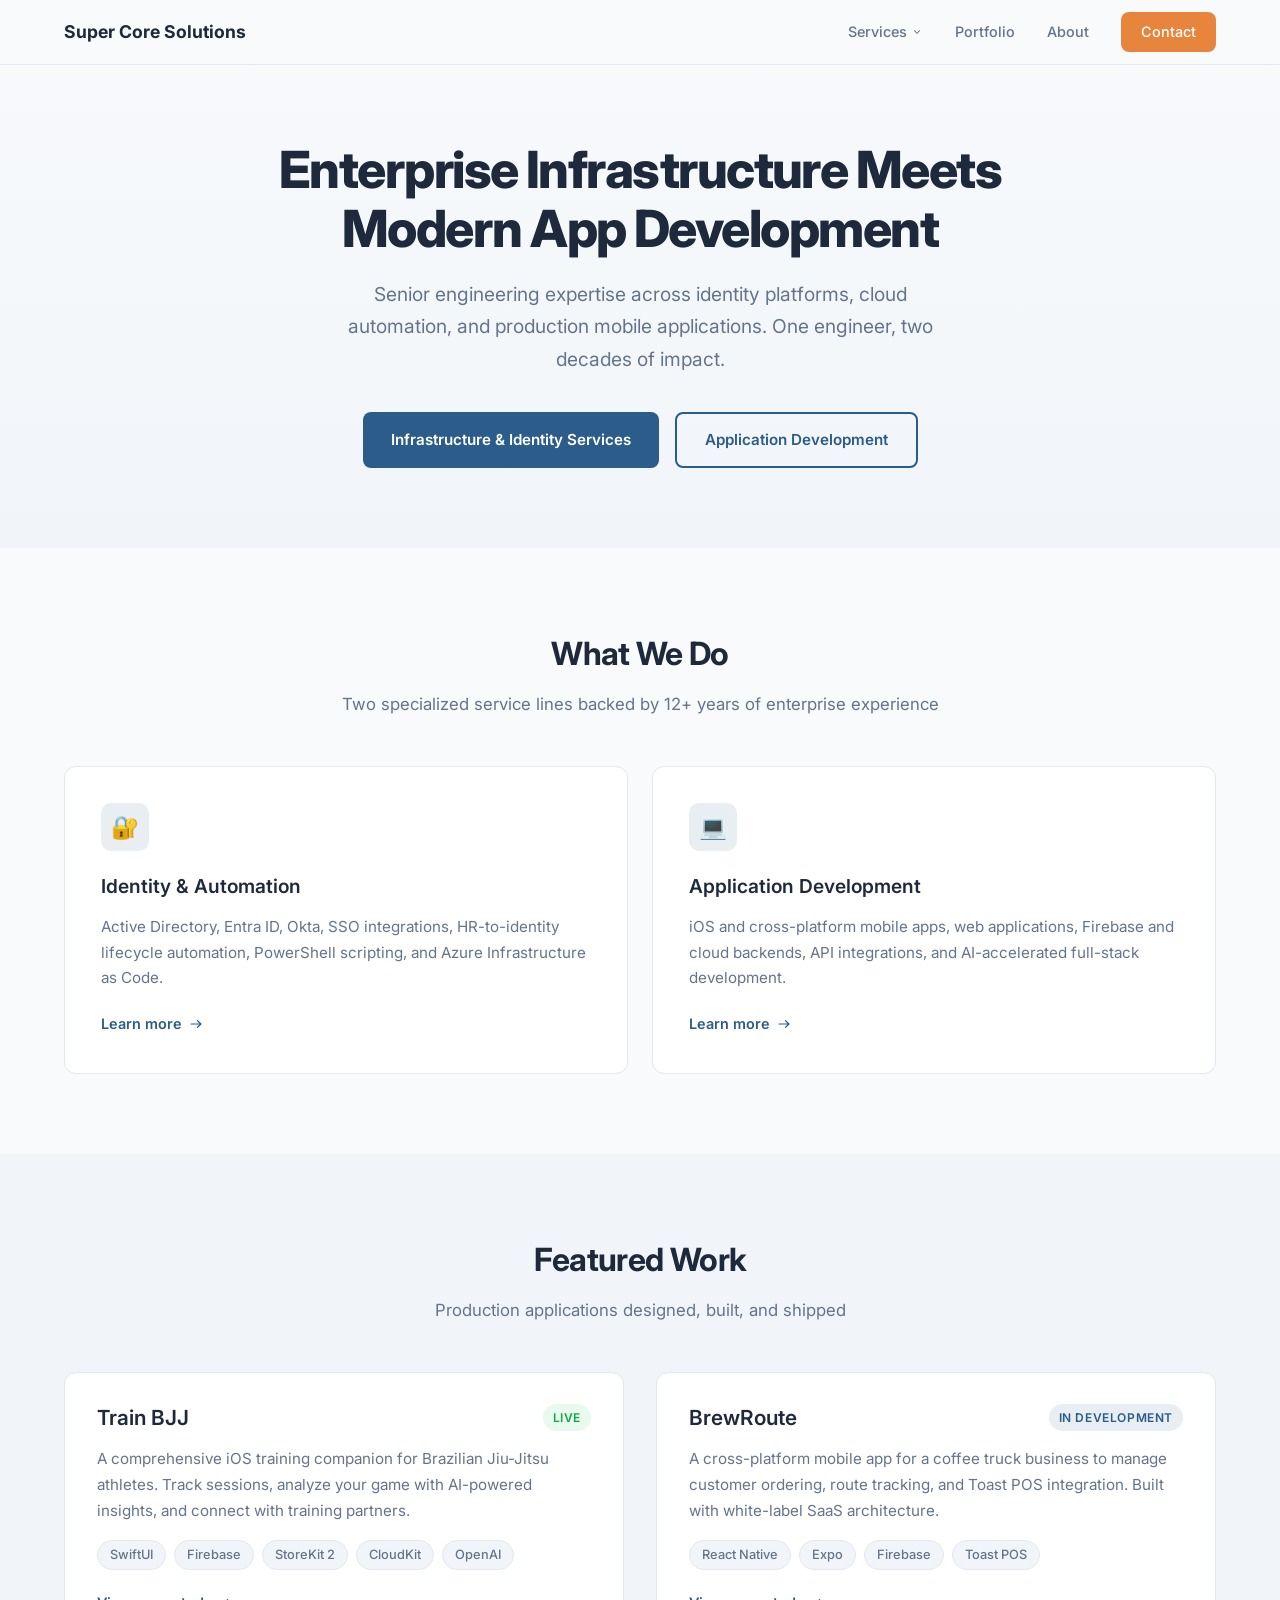
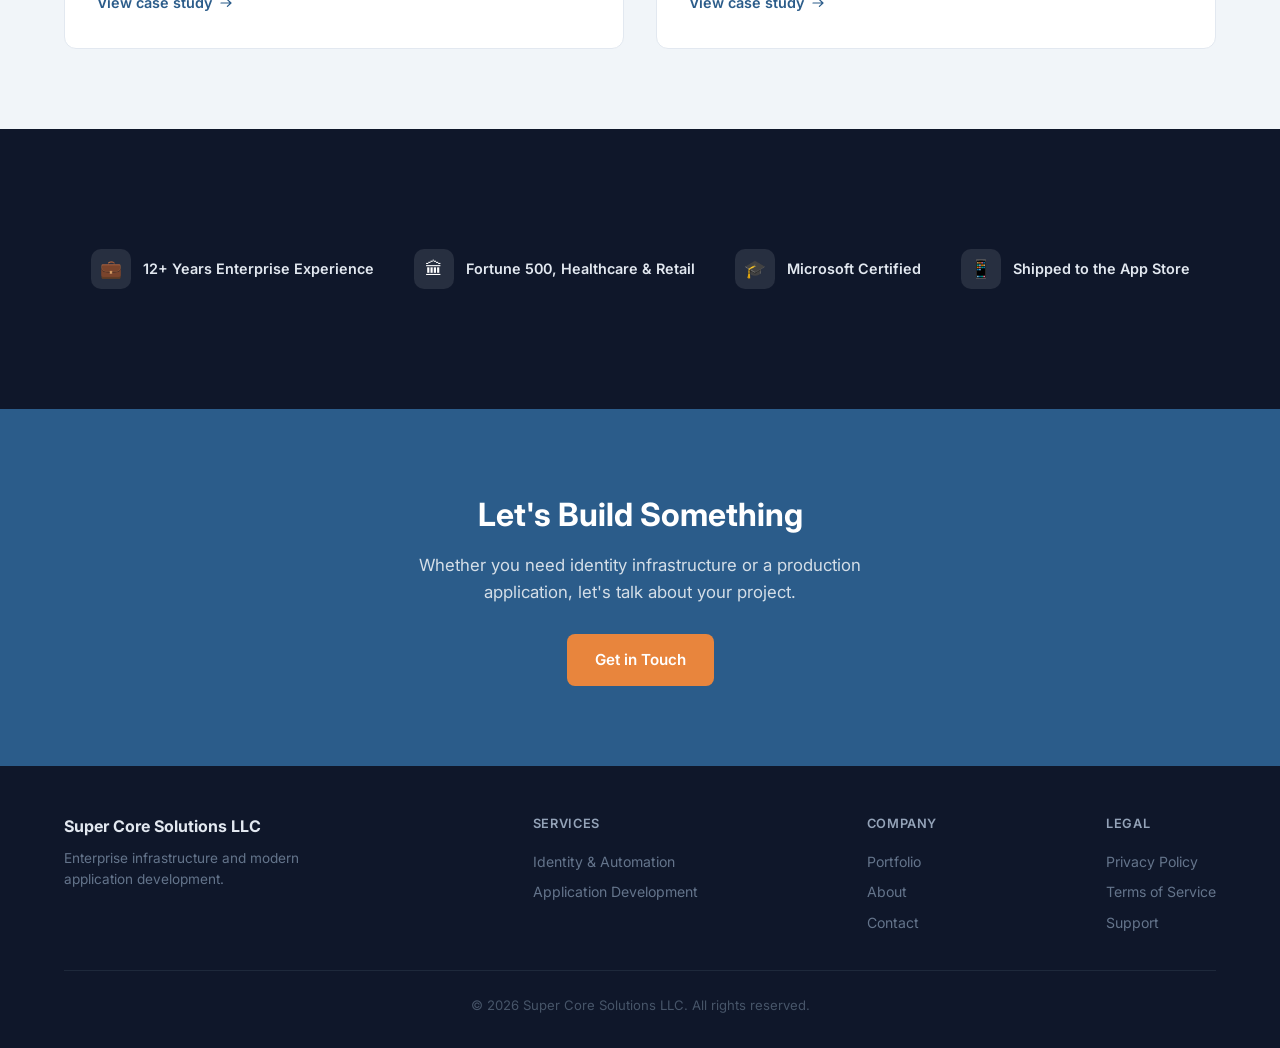
==== commit 5886d23b: "Fix mobile credibility strip alignment, update verbiage Co-Authored-By: Claude Opus 4.6 (1M context)" ====
--- a/index.html
+++ b/index.html
@@ -158,11 +158,11 @@
                 </div>
                 <div class="credibility-item">
                     <div class="credibility-icon">&#127963;</div>
-                    <span class="credibility-text">Fortune 500 & Healthcare</span>
+                    <span class="credibility-text">Fortune 500, Healthcare & Retail</span>
                 </div>
                 <div class="credibility-item">
                     <div class="credibility-icon">&#127891;</div>
-                    <span class="credibility-text">Microsoft Certified (SC-300, AZ-900)</span>
+                    <span class="credibility-text">Microsoft Certified</span>
                 </div>
                 <div class="credibility-item">
                     <div class="credibility-icon">&#128241;</div>
--- a/styles.css
+++ b/styles.css
@@ -1112,7 +1112,8 @@
     .credibility-strip {
         gap: 24px;
         flex-direction: column;
-        align-items: center;
+        align-items: flex-start;
+        padding-left: 24px;
     }
 
     .section {
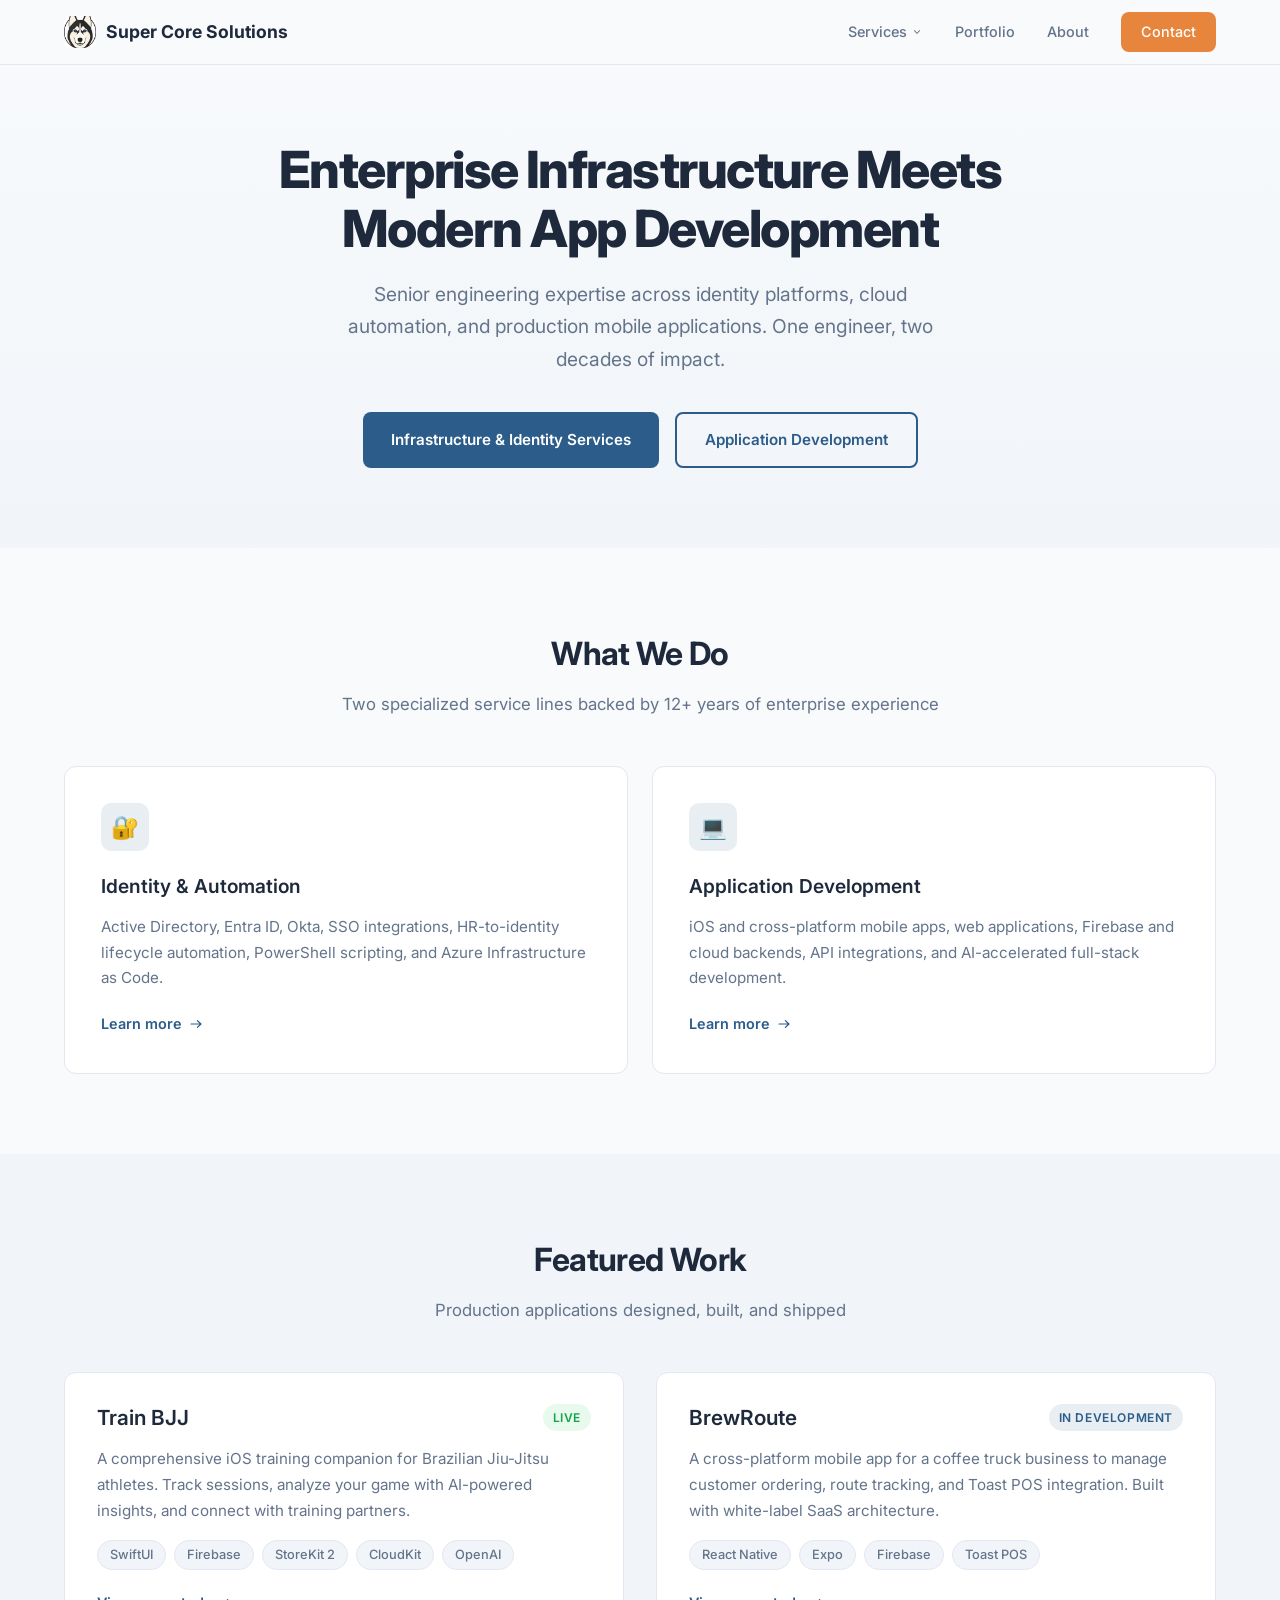
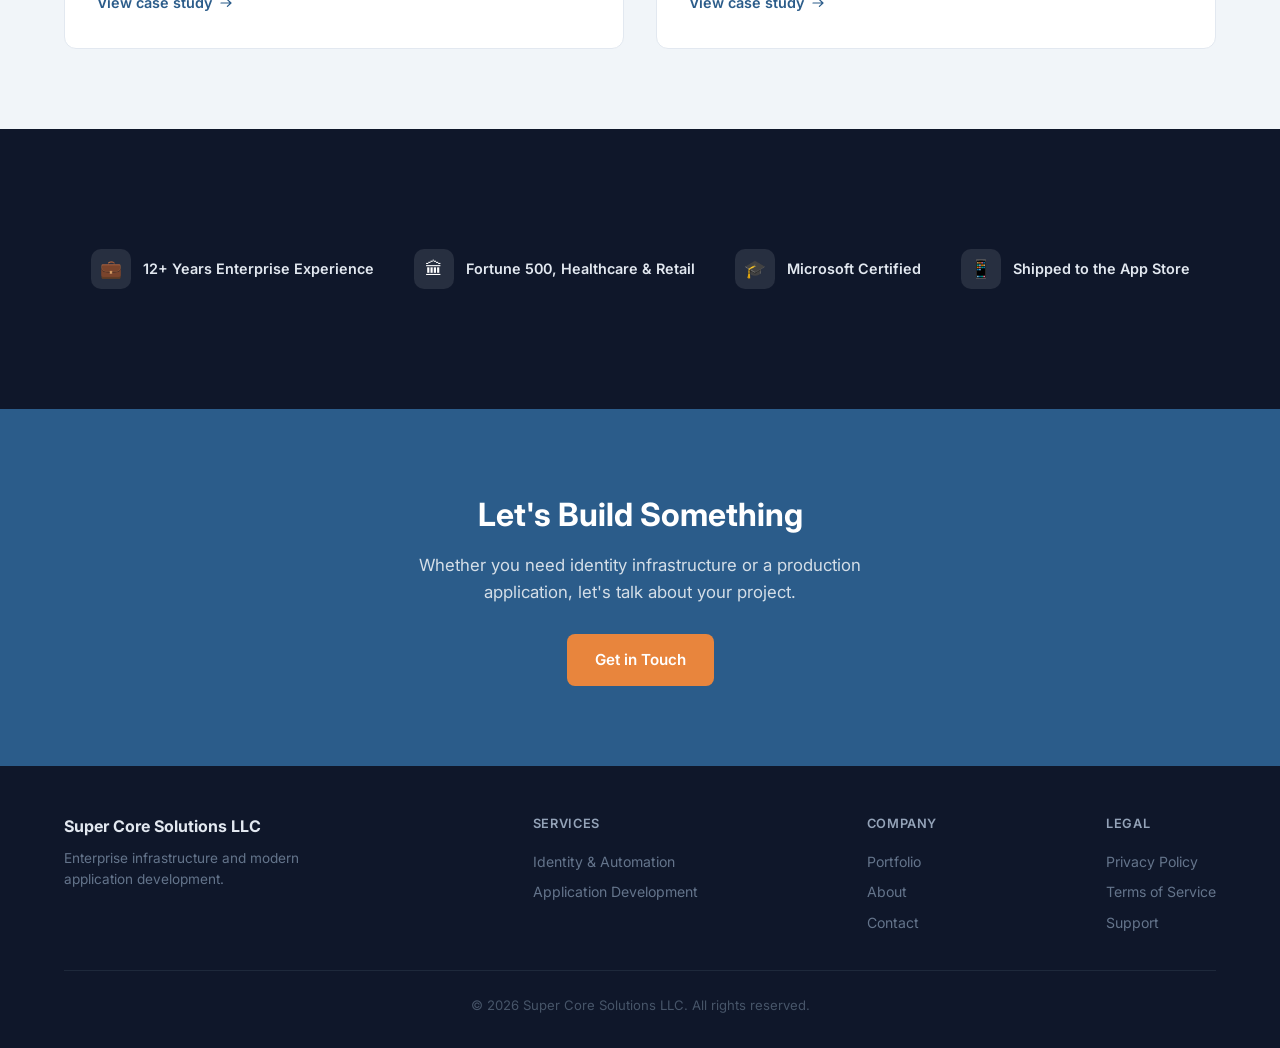
==== commit dc4fb2f2: "Add logo to nav header across all pages, bump cache to v=3 Co-Authored-By: Claude Opus 4.6 (1M conte" ====
--- a/index.html
+++ b/index.html
@@ -12,14 +12,14 @@
     <link rel="preconnect" href="https://fonts.googleapis.com">
     <link rel="preconnect" href="https://fonts.gstatic.com" crossorigin>
     <link href="https://fonts.googleapis.com/css2?family=Inter:wght@400;500;600;700;800&display=swap" rel="stylesheet">
-    <link rel="stylesheet" href="styles.css">
+    <link rel="stylesheet" href="styles.css?v=3">
 </head>
 <body>
 
     <!-- Navigation -->
     <nav class="nav">
         <div class="container">
-            <a href="/" class="nav-brand">Super Core Solutions</a>
+            <a href="/" class="nav-brand"><img src="images/logo.png" alt="Super Core Solutions logo" class="nav-logo">Super Core Solutions</a>
             <ul class="nav-links">
                 <li class="nav-dropdown">
                     <button class="nav-dropdown-toggle" aria-expanded="false">
@@ -213,6 +213,6 @@
         </div>
     </footer>
 
-    <script src="script.js"></script>
+    <script src="script.js?v=3"></script>
 </body>
 </html>
--- a/styles.css
+++ b/styles.css
@@ -88,6 +88,9 @@
 }
 
 .nav-brand {
+    display: flex;
+    align-items: center;
+    gap: 10px;
     font-size: 1.1rem;
     font-weight: 700;
     color: var(--color-text);
@@ -96,6 +99,13 @@
 
 .nav-brand:hover {
     color: var(--color-primary);
+}
+
+.nav-logo {
+    width: 32px;
+    height: 32px;
+    border-radius: 6px;
+    object-fit: cover;
 }
 
 .nav-links {
@@ -532,6 +542,7 @@
     border-radius: 20px;
     text-transform: uppercase;
     letter-spacing: 0.05em;
+    white-space: nowrap;
 }
 
 .portfolio-status.live {
@@ -1110,10 +1121,12 @@
     }
 
     .credibility-strip {
-        gap: 24px;
+        gap: 20px;
         flex-direction: column;
-        align-items: flex-start;
-        padding-left: 24px;
+        align-items: stretch;
+        max-width: 320px;
+        margin: 0 auto;
+        padding: 40px 0;
     }
 
     .section {
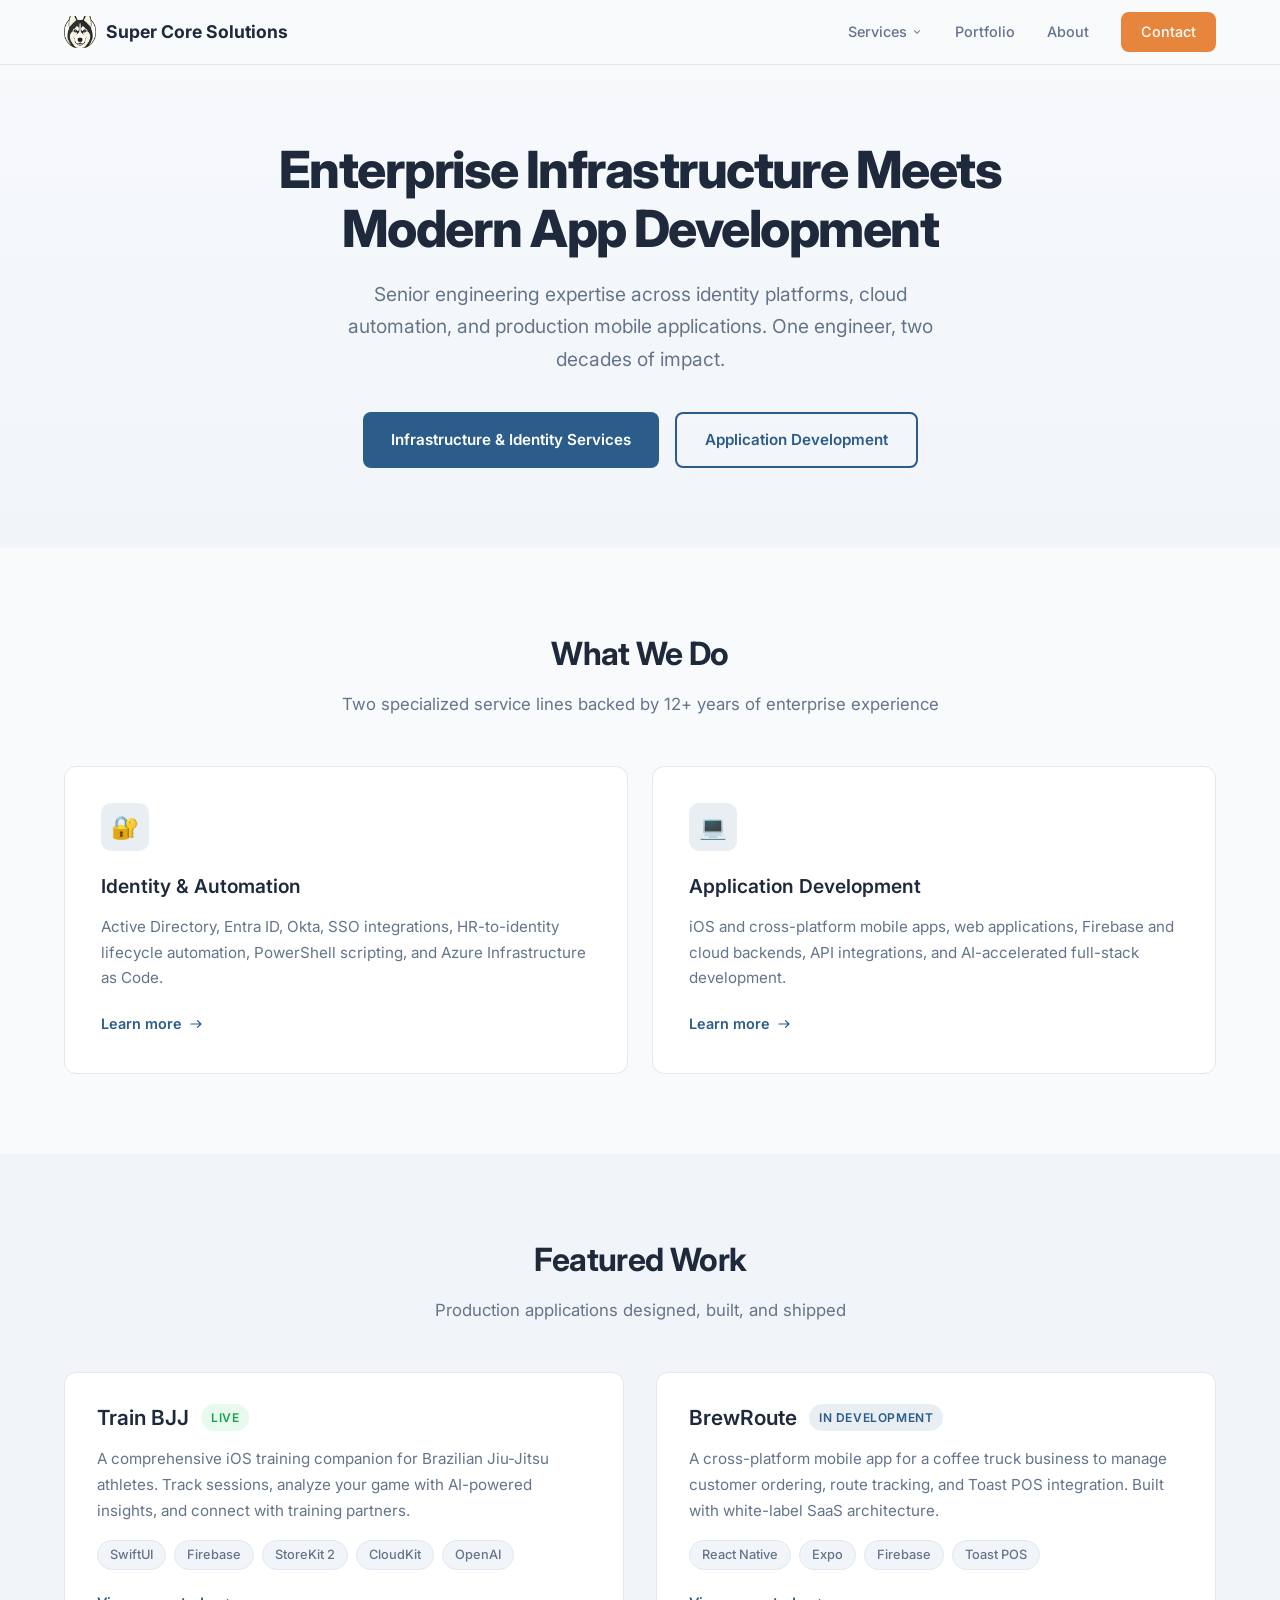
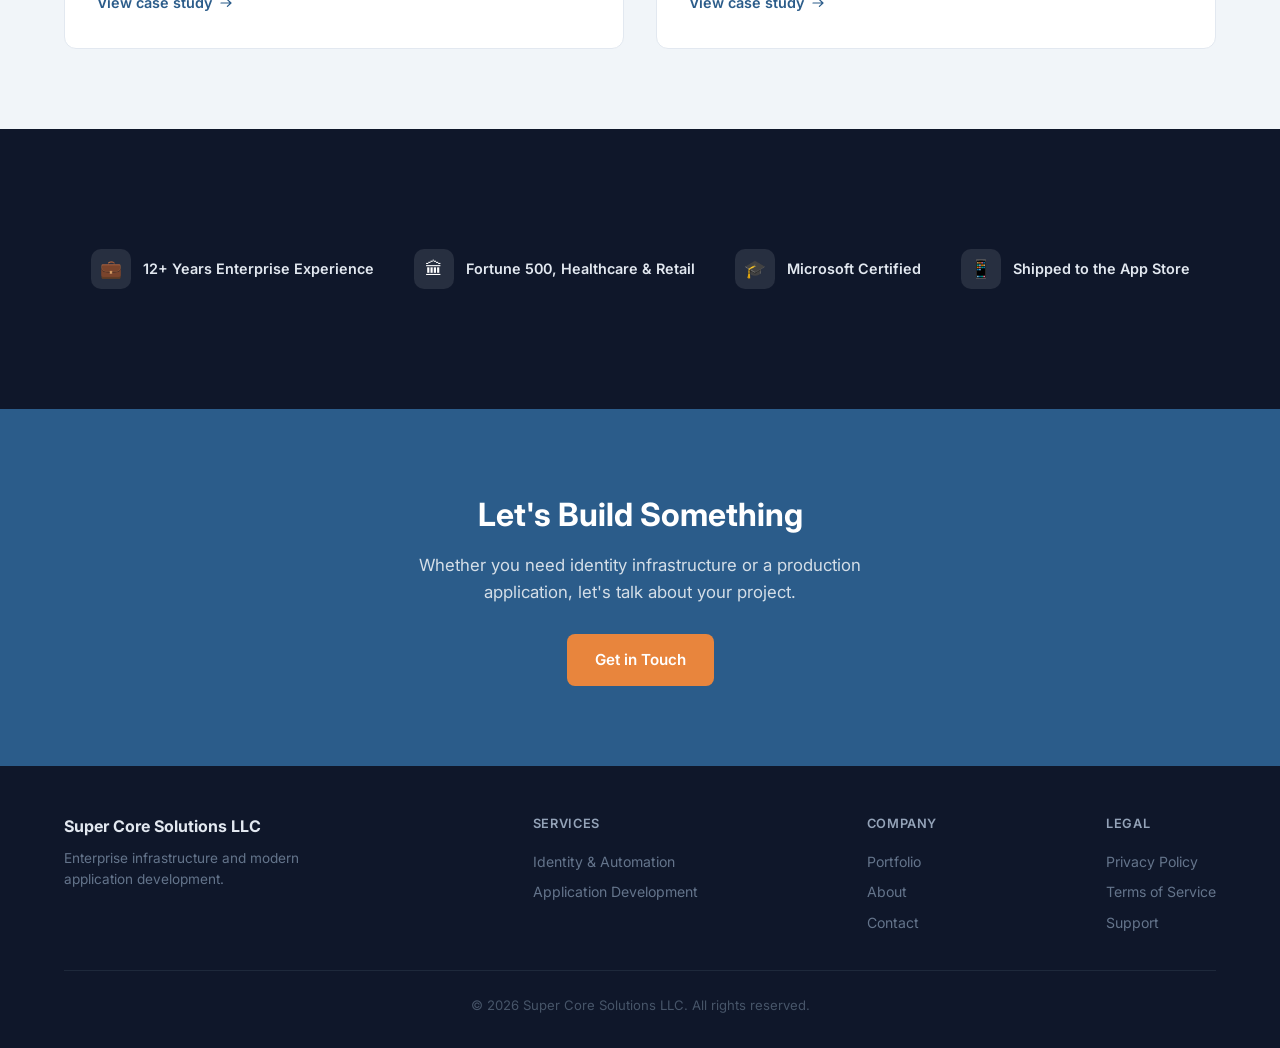
==== commit f9476ae2: "Fix mobile footer alignment and portfolio badge spacing, bump cache to v=4 Co-Authored-By: Claude Op" ====
--- a/index.html
+++ b/index.html
@@ -12,7 +12,7 @@
     <link rel="preconnect" href="https://fonts.googleapis.com">
     <link rel="preconnect" href="https://fonts.gstatic.com" crossorigin>
     <link href="https://fonts.googleapis.com/css2?family=Inter:wght@400;500;600;700;800&display=swap" rel="stylesheet">
-    <link rel="stylesheet" href="styles.css?v=3">
+    <link rel="stylesheet" href="styles.css?v=4">
 </head>
 <body>
 
@@ -213,6 +213,6 @@
         </div>
     </footer>
 
-    <script src="script.js?v=3"></script>
+    <script src="script.js?v=4"></script>
 </body>
 </html>
--- a/styles.css
+++ b/styles.css
@@ -525,7 +525,7 @@
 .portfolio-card-header {
     display: flex;
     align-items: center;
-    justify-content: space-between;
+    gap: 12px;
     margin-bottom: 12px;
 }
 
@@ -1148,11 +1148,18 @@
 
     .footer-content {
         flex-direction: column;
+        align-items: center;
         text-align: center;
     }
 
     .footer-tagline {
         margin: 0 auto;
+    }
+
+    .footer-links-group {
+        display: flex;
+        flex-direction: column;
+        align-items: center;
     }
 
     .cert-grid {
